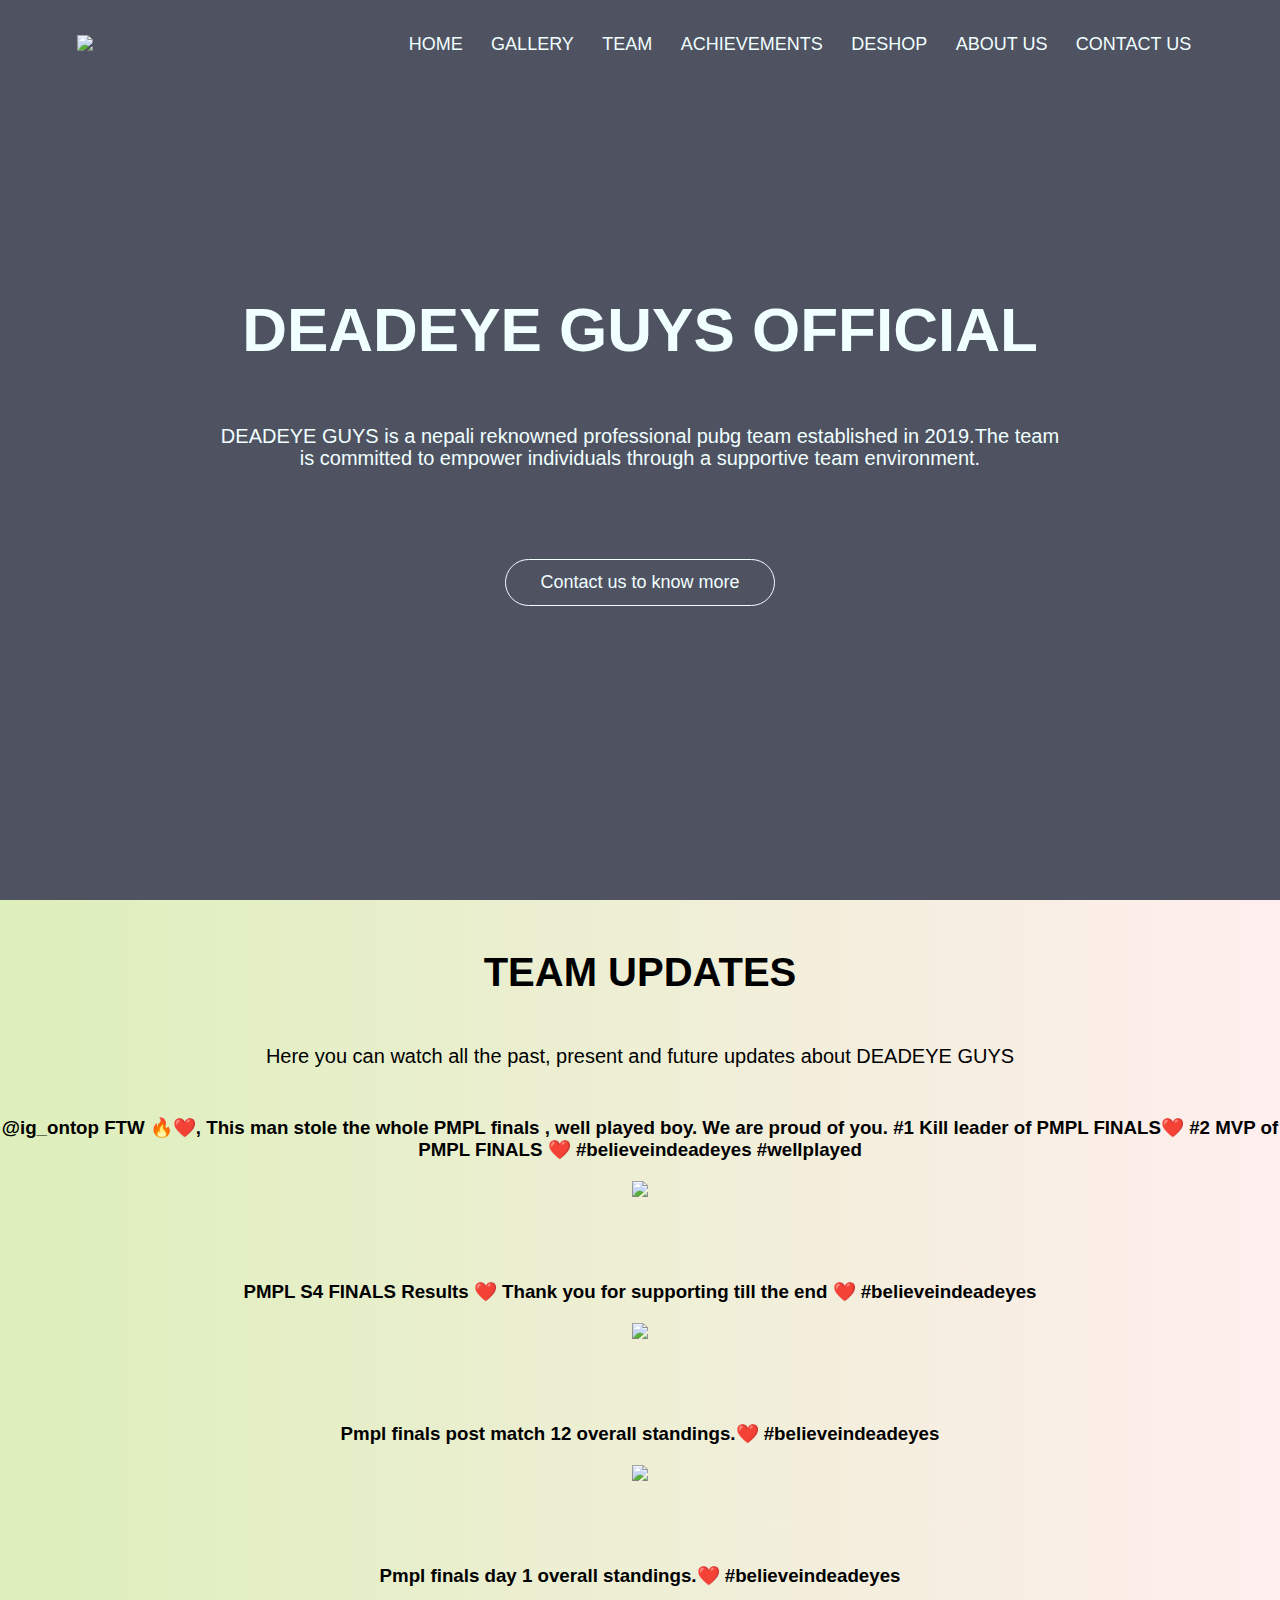
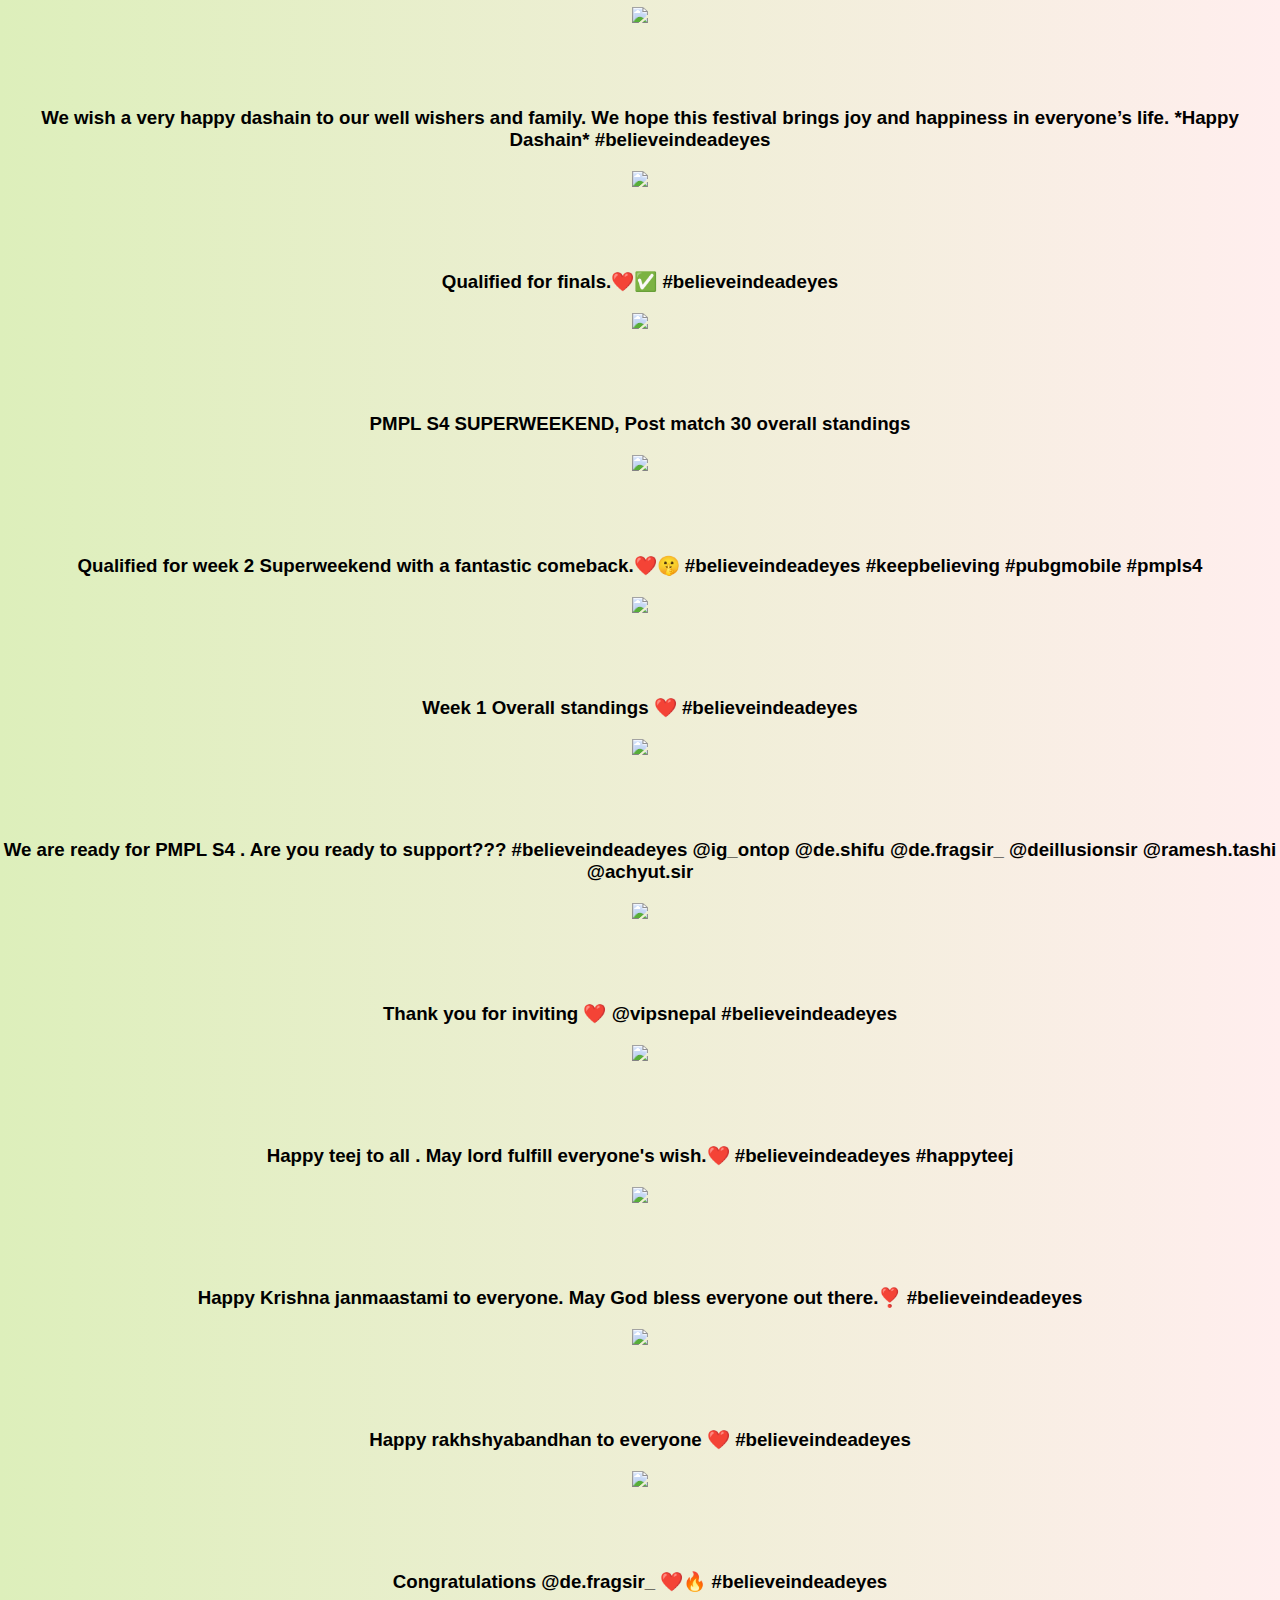
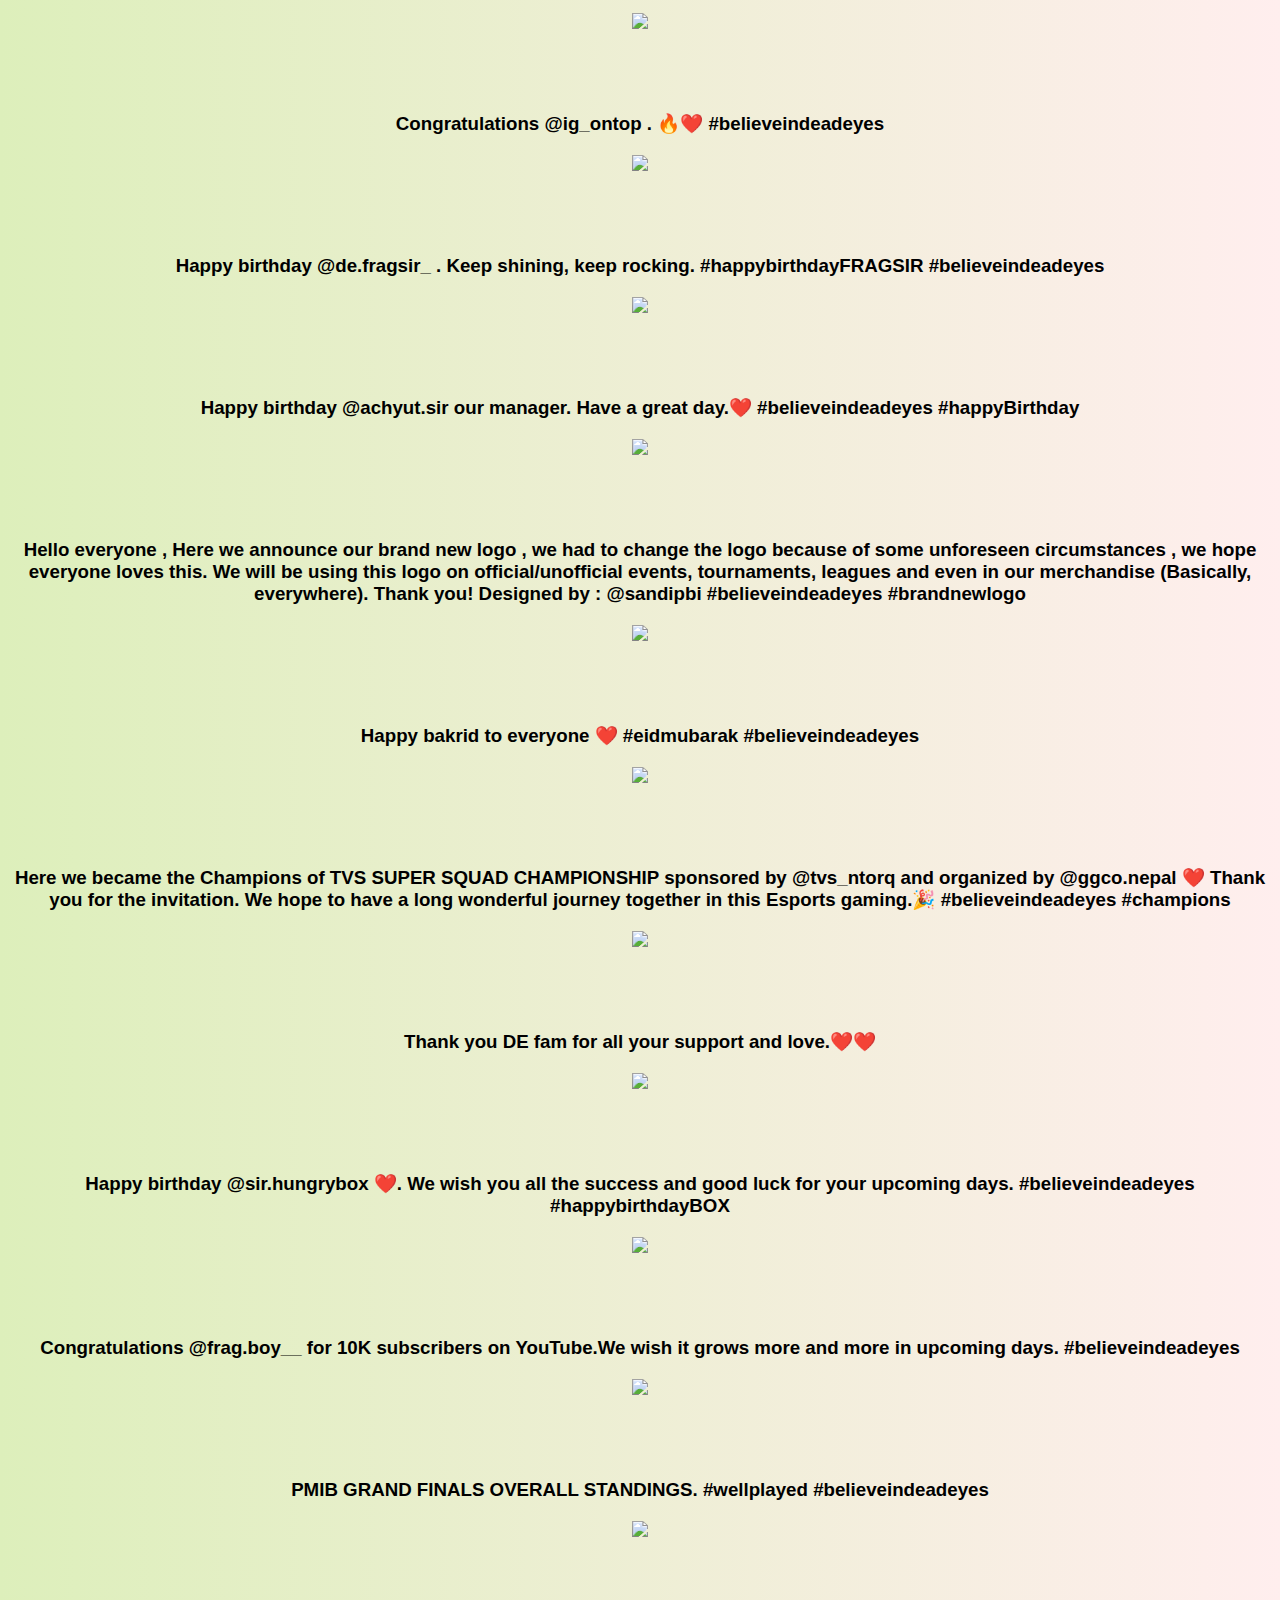
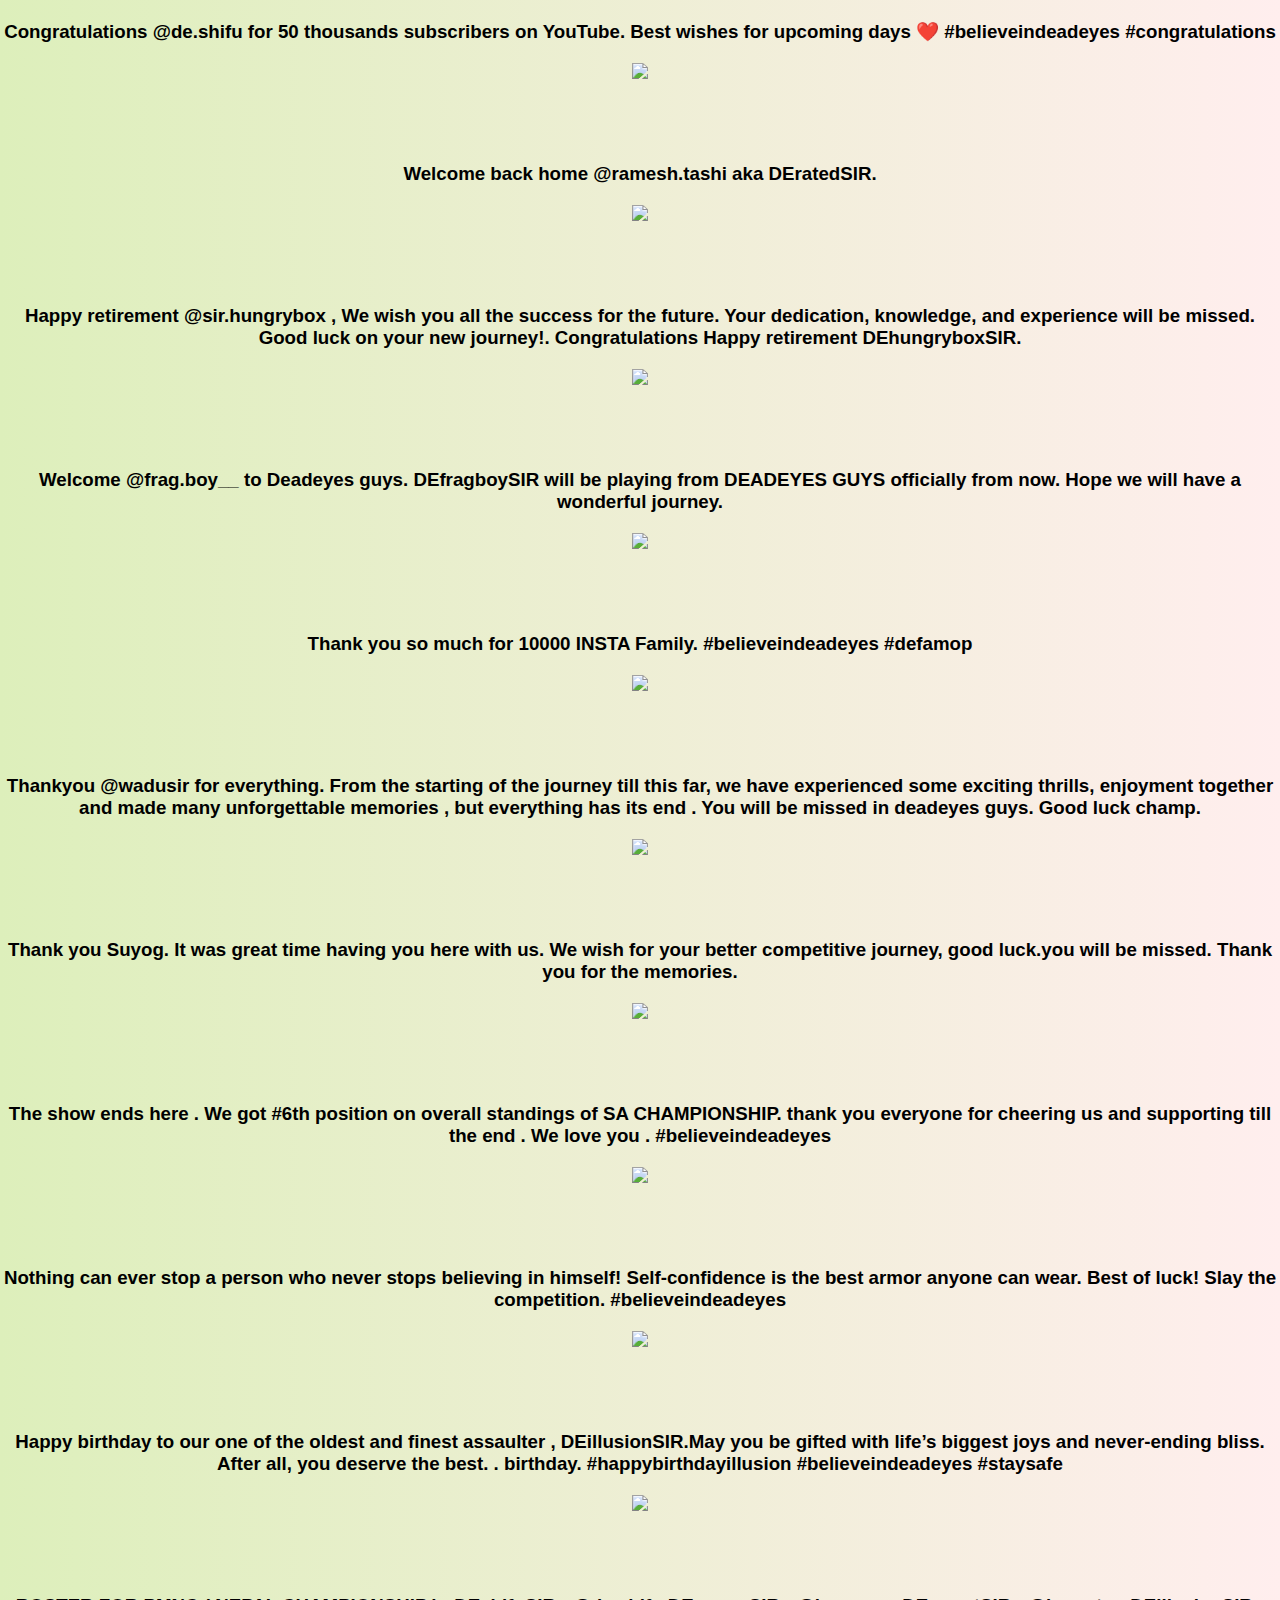
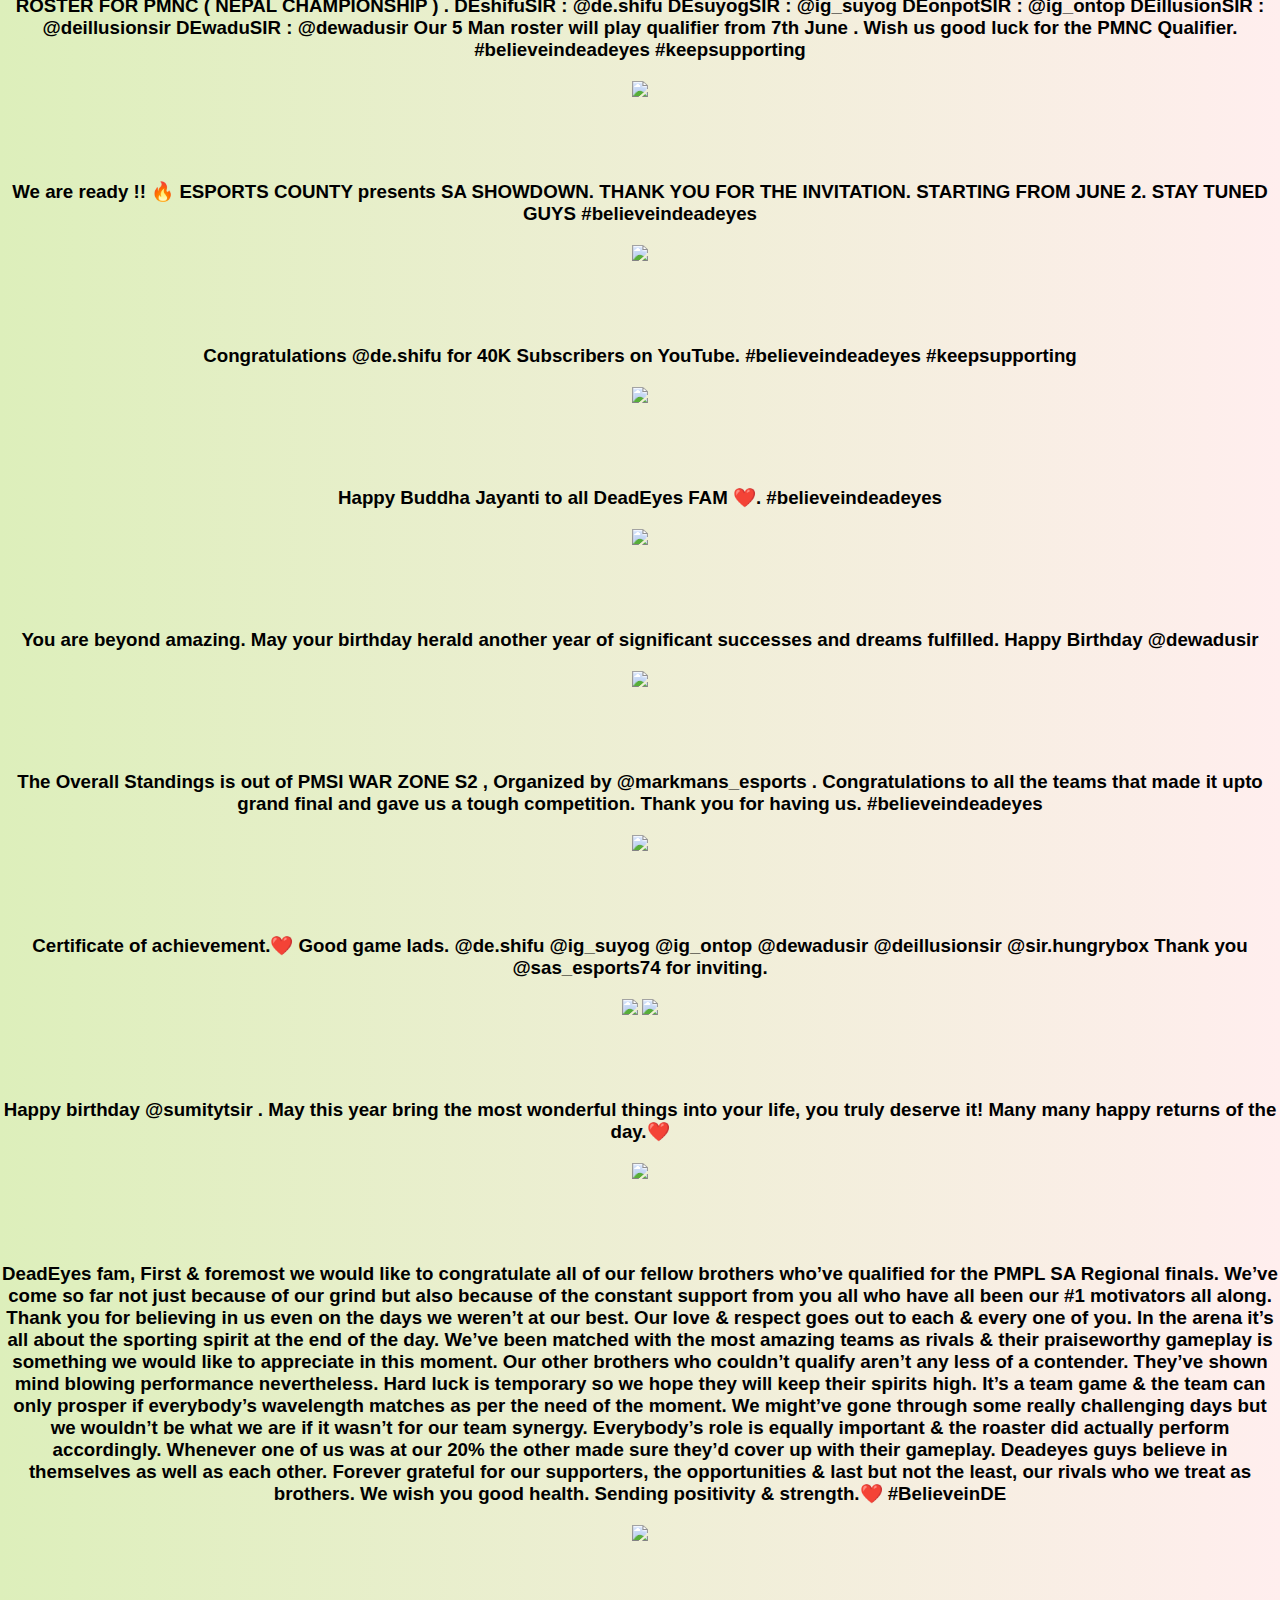
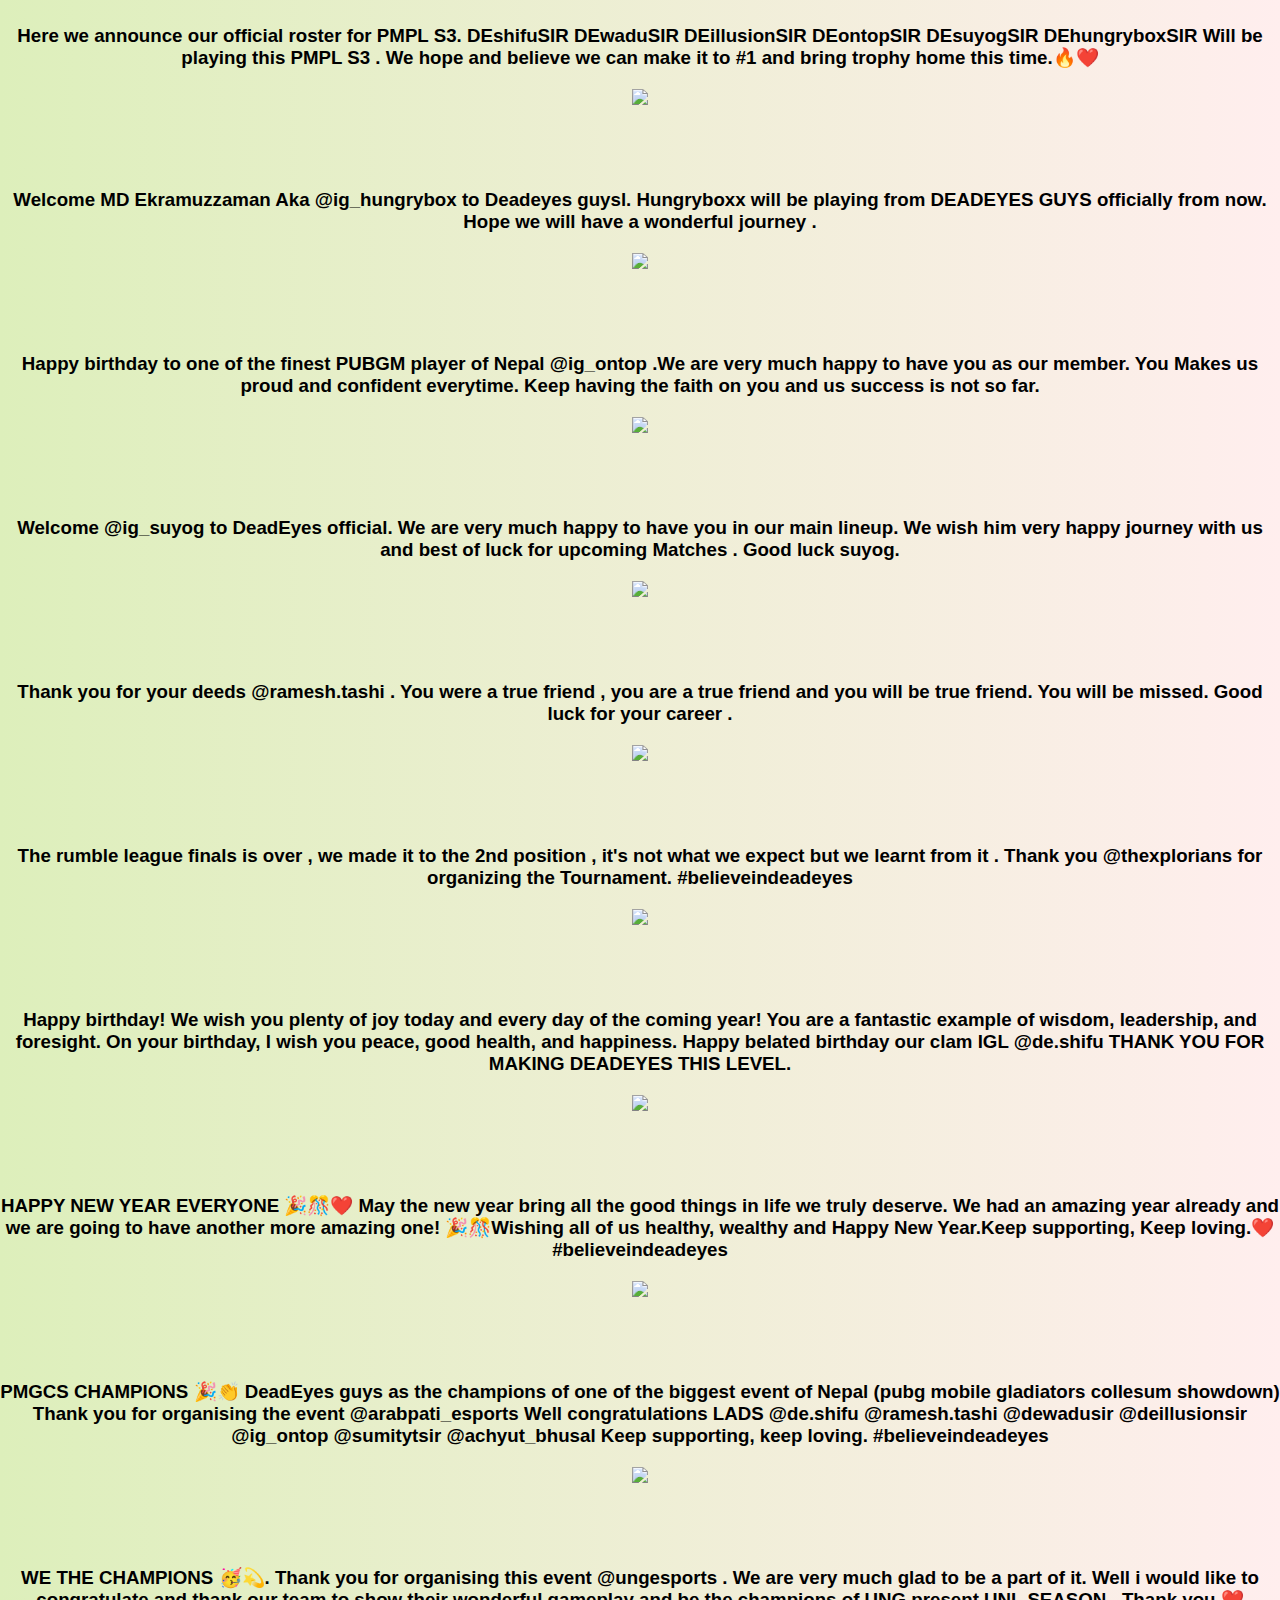
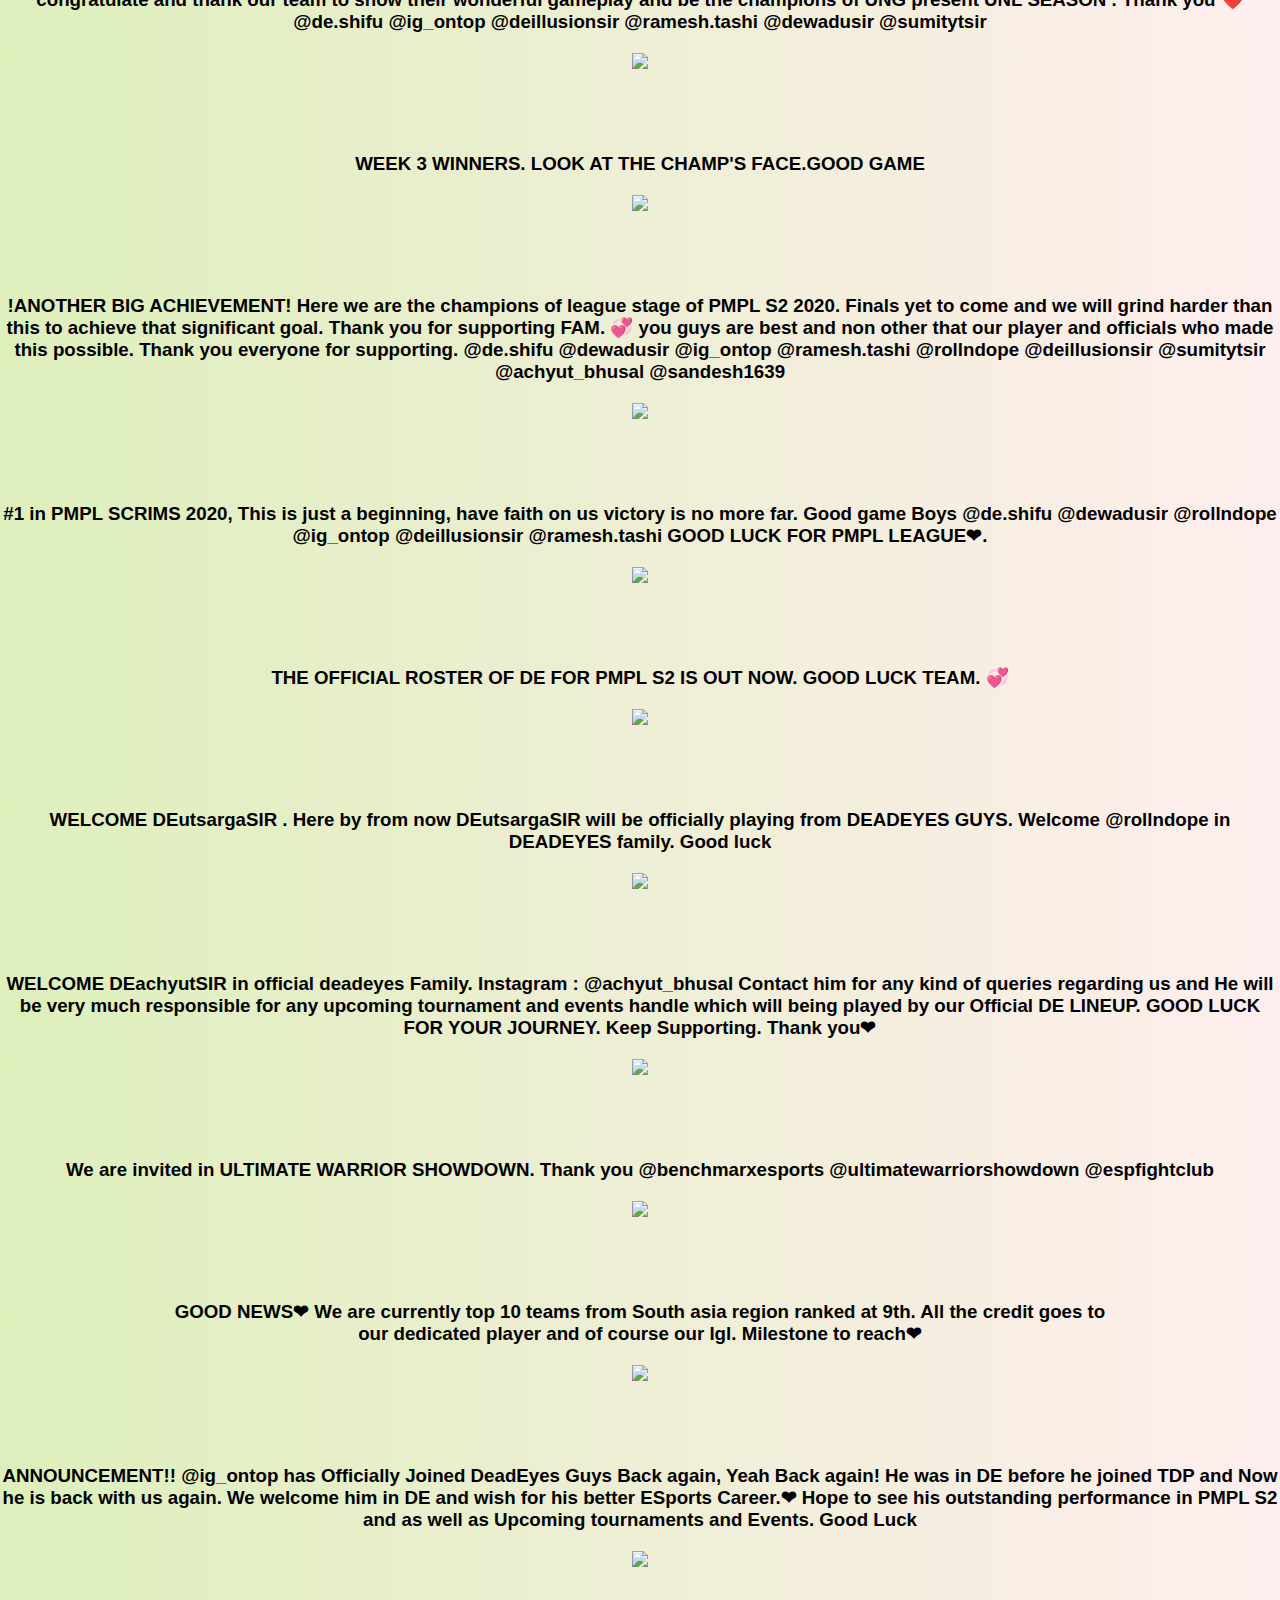
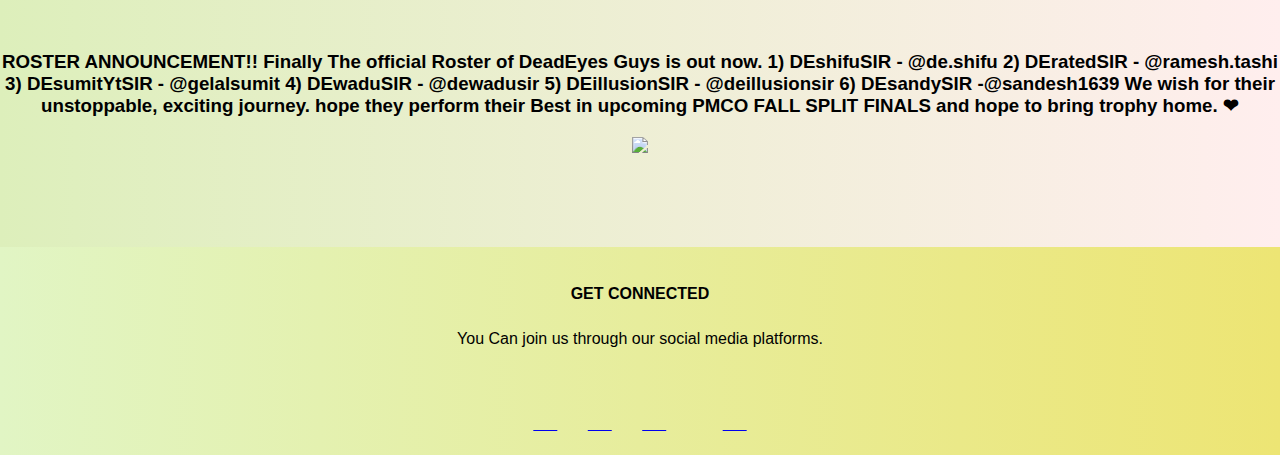
==== index.html @ 50891729 "first commit" ====
<!DOCTYPE HTML>
<html>
<head>
   <meta name="viewport" content="with=device-width, initial-scale=1.0">
<link rel="stylesheet" href="https://cdnjs.cloudflare.com/ajax/libs/font-awesome/4.7.0/css/font-awesome.min.css">
    <link rel="stylesheet" href="https://use.fontawesome.com/releases/v5.7.0/css/all.css" integrity="sha384-lZN37f5QGtY3VHgisS14W3ExzMWZxybE1SJSEsQp9S+oqd12jhcu+A56Ebc1zFSJ" crossorigin="anonymous"> 
<title>DEADEYE GUYS OFFICIAL WEBSITE</title>
<link rel="stylesheet" href="style.css">
<link rel="icon" href="file:///C:/Users/Dell/Desktop/newdelogo.png" type="image/icon type">
</head>
<body>
<section class="header">
<nav>
<a href="bigproject.html" > <img src="file:///C:/Users/Dell/Desktop/newdelogo.png"></a>
<div class="nav-links">
<ul>
<li><a href="index.html">HOME</a></li>
<li><a href="gallery.html.html">GALLERY</a></li>
<li><a href="team.html.html">TEAM</a></li>
<li><a href="achievements.html.html">ACHIEVEMENTS</a></li>
<li><a href="deshop.html.html">DESHOP</a></li>
<li><a href="about.html.html">ABOUT US </a></li>
<li><a href="contact.html.html">CONTACT US</a></li>
</ul>
</div>
</nav>
<div class="text-box">
    <h1>DEADEYE GUYS OFFICIAL</h1>
    <P> DEADEYE GUYS is a nepali reknowned professional pubg team established in 2019.The team <br>is committed to empower individuals through a supportive team environment.</P>
    <a href="contact.html.html" class="hello-btn">Contact us to know more</a>
</div>
</section>
<section class="feed">
    <h1>TEAM UPDATES</h1>
    <P>Here you can watch all the past, present and future updates about DEADEYE GUYS  </P>
    <div class="row">
      <div class="updates">
         <h3> @ig_ontop FTW 🔥❤️, This man stole the whole PMPL finals , well played boy. We are proud of you.

            #1 Kill leader of PMPL FINALS❤️
            #2 MVP of PMPL FINALS ❤️
            
            #believeindeadeyes
            #wellplayed</h3>
         <img src="file:///C:/Users/Dell/Desktop/rtyyt.JPG ">
         </div>
      <div class="updates">
         <h3> PMPL S4 FINALS Results ❤️

            Thank you for supporting till the end ❤️
            #believeindeadeyes</h3>
         <img src="file:///C:/Users/Dell/Desktop/rtg.JPG ">
            </div>
            <div class="updates">
               <h3>Pmpl finals post match 12 overall standings.❤️

                  #believeindeadeyes </h3>
               <img src=" file:///C:/Users/Dell/Desktop/fyji.jpg">
                  </div>
                  <div class="updates">
                     <h3>Pmpl finals day 1 overall standings.❤️

                        #believeindeadeyes </h3>
                     <img src="file:///C:/Users/Dell/Desktop/hgj.jpg ">
                        </div>
      <div class="updates">
         <h3> We wish a very happy dashain to our well wishers and family. We hope this festival brings joy and happiness in everyone’s life. *Happy Dashain*

            #believeindeadeyes</h3>
         <img src=" file:///C:/Users/Dell/Desktop/jhjk.jpg">
            </div>
      <div class="updates">
         <h3>Qualified for finals.❤️✅

            #believeindeadeyes </h3>
         <img src="file:///C:/Users/Dell/Desktop/tduytuj.jpg ">
            </div>
      <div class="updates">
         <h3>PMPL S4 SUPERWEEKEND, Post match 30 overall standings </h3>
         <img src="file:///C:/Users/Dell/Desktop/yudiy.jpg ">
            </div>
      <div class="updates">
         <h3> Qualified for week 2 Superweekend with a fantastic comeback.❤️🤫

            #believeindeadeyes
            #keepbelieving
            #pubgmobile #pmpls4</h3>
         <img src="file:///C:/Users/Dell/Desktop/ugtilo.jpg ">
            </div>
      <div class="updates">
         <h3>Week 1 Overall standings ❤️

            #believeindeadeyes </h3>
         <img src=" file:///C:/Users/Dell/Desktop/tyuyik.jpg">
            </div>
      <div class="updates">
         <h3> We are ready for PMPL S4 . Are you ready to support???

            #believeindeadeyes
            
            @ig_ontop @de.shifu @de.fragsir_ @deillusionsir @ramesh.tashi @achyut.sir</h3>
         <img src="file:///C:/Users/Dell/Desktop/tsu.jpg ">
            </div>
      <div class="updates">
         <h3>Thank you for inviting ❤️ @vipsnepal

            #believeindeadeyes </h3>
         <img src="file:///C:/Users/Dell/Desktop/yhufik.jpg ">
            </div>
      <div class="updates">
         <h3>Happy teej to all . May lord fulfill everyone's wish.❤️

            #believeindeadeyes
            #happyteej </h3>
         <img src="file:///C:/Users/Dell/Desktop/ghk.jpg ">
            </div>
      <div class="updates">
         <h3>Happy Krishna janmaastami to everyone. May God bless everyone out there.❣️

            #believeindeadeyes </h3>
         <img src="file:///C:/Users/Dell/Desktop/yuiui.jpg ">
            </div>
      <div class="updates">
         <h3> Happy rakhshyabandhan to everyone ❤️

            #believeindeadeyes</h3>
         <img src="file:///C:/Users/Dell/Desktop/hiopio].jpg ">
            </div>
      <div class="updates">
         <h3> Congratulations @de.fragsir_ ❤️🔥

            #believeindeadeyes</h3>
         <img src="file:///C:/Users/Dell/Desktop/uio.jpg ">
            </div>
      <div class="updates">
         <h3>Congratulations @ig_ontop . 🔥❤️

            #believeindeadeyes
 </h3>
         <img src=" file:///C:/Users/Dell/Desktop/tio.jpg">
            </div>
      <div class="updates">
         <h3> Happy birthday @de.fragsir_ . Keep shining, keep rocking.

            #happybirthdayFRAGSIR
            #believeindeadeyes</h3>
         <img src=" file:///C:/Users/Dell/Desktop/ihop.jpg">
            </div>
      <div class="updates">
         <h3> Happy birthday @achyut.sir our manager. Have a great day.❤️

            #believeindeadeyes
            #happyBirthday</h3>
         <img src="file:///C:/Users/Dell/Desktop/yui.jpg ">
            </div>
      <div class="updates">
         <h3>Hello everyone ,
            Here we announce our brand new logo , we had to change the logo because of some unforeseen circumstances , we hope everyone loves this. We will be using this logo on official/unofficial events, tournaments, leagues and even in our merchandise (Basically, everywhere). Thank you!
            
            Designed by : @sandipbi
            
            #believeindeadeyes
            #brandnewlogo </h3>
         <img src="file:///C:/Users/Dell/Desktop/de.jpg ">
            </div>
      <div class="updates">
         <h3>Happy bakrid to everyone ❤️

            #eidmubarak
            #believeindeadeyes </h3>
         <img src="file:///C:/Users/Dell/Desktop/hyi.jpg ">
            </div>
      <div class="updates">
         <h3> Here we became the Champions of TVS SUPER SQUAD CHAMPIONSHIP sponsored by @tvs_ntorq and organized by @ggco.nepal ❤️

            Thank you for the invitation. We hope to have a long wonderful journey together in this Esports gaming.🎉
            
            #believeindeadeyes
            #champions</h3>
         <img src="file:///C:/Users/Dell/Desktop/y6uyuy.jpg ">
            </div>
      <div class="updates">
         <h3>Thank you DE fam for all your support and love.❤️❤️</h3>
         <img src="file:///C:/Users/Dell/Desktop/tyuiuu.jpg ">
            </div>
      <div class="updates">
         <h3> Happy birthday @sir.hungrybox ❤️. We wish you all the success and good luck for your upcoming days.

            #believeindeadeyes
            #happybirthdayBOX</h3>
         <img src="file:///C:/Users/Dell/Desktop/uytu.jpg ">
            </div>
      <div class="updates">
         <h3>Congratulations @frag.boy__ for 10K subscribers on YouTube.We wish it grows more and more in upcoming days.

            #believeindeadeyes </h3>
         <img src="file:///C:/Users/Dell/Desktop/hyoiu.jpg ">
            </div>
      <div class="updates">
         <h3>PMIB GRAND FINALS OVERALL STANDINGS.

            #wellplayed
            #believeindeadeyes </h3>
         <img src="file:///C:/Users/Dell/Desktop/yuio.jpg ">
            </div>
      <div class="updates">
         <h3>Congratulations @de.shifu for 50 thousands subscribers on YouTube. Best wishes for upcoming days ❤️

            #believeindeadeyes
            #congratulations </h3>
         <img src="file:///C:/Users/Dell/Desktop/ijop.jpg ">
            </div>
   <div class="updates">
      <h3>Welcome back home @ramesh.tashi aka DEratedSIR. </h3>
   <img src="file:///C:/Users/Dell/Desktop/scotland.jpg.jpg">
</div>

     
   <div class="updates">
      <h3> Happy retirement @sir.hungrybox , We wish you all the success for the future. Your dedication, knowledge, and experience will be missed. Good luck on your new journey!.
         Congratulations
         Happy retirement DEhungryboxSIR.
      </h3>
    <img src="  file:///C:/Users/Dell/Desktop/hacker.jpg.jpg">
  </div>
    <div class="updates">
       <h3>Welcome @frag.boy__ to Deadeyes guys. DEfragboySIR will be playing from DEADEYES GUYS officially from now. Hope we will have a wonderful journey.
      </h3>
        <img src="file:///C:/Users/Dell/Desktop/frag.jpg.jpg">
    </div>
    <div class="updates">
      <h3> Thank you so much for 10000 INSTA Family.

         #believeindeadeyes
         #defamop</h3>
      <img src="file:///C:/Users/Dell/Desktop/10k.JPG">
         </div>
        <div class="updates">
           <h3>
            Thankyou @wadusir for everything. From the starting of the journey till this far, we have experienced some exciting thrills, enjoyment together and made many unforgettable memories , but everything has its end . You will be missed in deadeyes guys. Good luck champ.
           </h3>
            <img src="file:///C:/Users/Dell/Desktop/sakira.jpg.jpg"> 
         </div>
            <div class="updates">
               <h3>
                  Thank you Suyog. It was great time having you here with us. We wish for your better competitive journey, good luck.you will be missed. Thank you for the memories.
               </h3>
                <img src=" file:///C:/Users/Dell/Desktop/tq%20suyogh.jpg  ">
            </div>
            <div class="updates">
               <h3> The show ends here . We got #6th position on overall standings of SA CHAMPIONSHIP. thank you everyone for cheering us and supporting till the end . We love you .

                  #believeindeadeyes</h3>
               <img src="file:///C:/Users/Dell/Desktop/yoip.jpg ">
                  </div>
            <div class="updates">
               <h3> Nothing can ever stop a person who never stops believing in himself! Self-confidence is the best armor anyone can wear. Best of luck! Slay the competition.

                  #believeindeadeyes</h3>
               <img src="file:///C:/Users/Dell/Desktop/ioik.jpg ">
                  </div>
            <div class="updates">
               <h3>Happy birthday to our one of the oldest and finest assaulter , DEillusionSIR.May you be gifted with life’s biggest joys and never-ending bliss. After all, you deserve the best. . birthday.

                  #happybirthdayillusion
                  #believeindeadeyes
                  #staysafe </h3>
               <img src=" file:///C:/Users/Dell/Desktop/jkghjl.jpg">
                  </div>
            <div class="updates">
               <h3>ROSTER FOR PMNC ( NEPAL CHAMPIONSHIP ) .

                  DEshifuSIR : @de.shifu
                  DEsuyogSIR : @ig_suyog
                  DEonpotSIR : @ig_ontop
                  DEillusionSIR : @deillusionsir
                  DEwaduSIR : @dewadusir
                  
                  Our 5 Man roster will play qualifier from 7th June . Wish us good luck for the PMNC Qualifier.
                  
                  #believeindeadeyes
                  #keepsupporting </h3>
               <img src=" file:///C:/Users/Dell/Desktop/y6ujy.jpg">
                  </div>
            <div class="updates">
               <h3>We are ready !! 🔥

                  ESPORTS COUNTY presents SA SHOWDOWN. THANK YOU FOR THE INVITATION. STARTING FROM JUNE 2. STAY TUNED GUYS
                  
                  #believeindeadeyes</h3>
               <img src="file:///C:/Users/Dell/Desktop/iuop.jpg ">
                  </div>
            <div class="updates">
               <h3>Congratulations @de.shifu for 40K Subscribers on YouTube.

                  #believeindeadeyes
                  #keepsupporting </h3>
               <img src="file:///C:/Users/Dell/Desktop/gyiuol.jpg ">
                  </div>
            <div class="updates">
               <h3> Happy Buddha Jayanti to all DeadEyes FAM ❤️.

                  #believeindeadeyes</h3>
               <img src="file:///C:/Users/Dell/Desktop/ouio.jpg ">
                  </div>
            <div class="updates">
               <h3>You are beyond amazing. May your birthday herald another year of significant successes and dreams fulfilled. Happy Birthday @dewadusir </h3>
               <img src=" file:///C:/Users/Dell/Desktop/uyiu.jpg">
                  </div>
            <div class="updates">
               <h3>
                  The Overall Standings is out of PMSI WAR ZONE S2 , Organized by @markmans_esports . Congratulations to all the teams that made it upto grand final and gave us a tough competition.
                  
                  Thank you for having us.
                  
                  #believeindeadeyes </h3>
               <img src="file:///C:/Users/Dell/Desktop/tyhj.jpg ">
                  </div>
            <div class="updates">
               <h3> Certificate of achievement.❤️

                  Good game lads.
                  
                  @de.shifu
                  @ig_suyog
                  @ig_ontop
                  @dewadusir
                  @deillusionsir
                  @sir.hungrybox
                  
                  Thank you @sas_esports74 for inviting.</h3>
               <img src="file:///C:/Users/Dell/Desktop/rty.jpg ">
               <img src="file:///C:/Users/Dell/Desktop/uyk.jpg">
                  </div>
            <div class="updates">
               <h3>Happy birthday @sumitytsir . May this year bring the most wonderful things into your life, you truly deserve it! Many many happy returns of the day.❤️ </h3>
                  <img src="file:///C:/Users/Dell/Desktop/u7ytu.jpg ">
                  </div>
            <div class="updates">
               <h3>DeadEyes fam,
                  First & foremost we would like to congratulate all of our fellow brothers who’ve qualified for the PMPL SA Regional finals.
                  We’ve come so far not just because of our grind but also because of the constant support from you all who have all been our #1 motivators all along. Thank you for believing in us even on the days we weren’t at our best. Our love & respect goes out to each & every one of you.
                  In the arena it’s all about the sporting spirit at the end of the day. We’ve been matched with the most amazing teams as rivals & their praiseworthy gameplay is something we would like to appreciate in this moment. Our other brothers who couldn’t qualify aren’t any less of a contender. They’ve shown mind blowing performance nevertheless. Hard luck is temporary so we hope they will keep their spirits high.
                  It’s a team game & the team can only prosper if everybody’s wavelength matches as per the need of the moment. We might’ve gone through some really challenging days but we wouldn’t be what we are if it wasn’t for our team synergy. Everybody’s role is equally important & the roaster did actually perform accordingly. Whenever one of us was at our 20% the other made sure they’d cover up with their gameplay. Deadeyes guys believe in themselves as well as each other.
                  Forever grateful for our supporters, the opportunities & last but not the least, our rivals who we treat as brothers.
                  We wish you good health. Sending positivity & strength.❤️
                  
                  #BelieveinDE </h3>
                  <img src="file:///C:/Users/Dell/Desktop/udy.jpg ">
                  </div>
            <div class="updates">
               <h3> Here we announce our official roster for PMPL S3.

                  DEshifuSIR
                  DEwaduSIR
                  DEillusionSIR
                  DEontopSIR
                  DEsuyogSIR
                  DEhungryboxSIR
                  
                  Will be playing this PMPL S3 . We hope and believe we can make it to #1 and bring trophy home this time.🔥❤️</h3>
                  <img src="file:///C:/Users/Dell/Desktop/uigo.jpg ">
                  </div>
                <div class="updates">
                   <h3> Welcome MD Ekramuzzaman Aka @ig_hungrybox to Deadeyes guysl. Hungryboxx will be playing from DEADEYES GUYS officially from now. Hope we will have a wonderful journey .
                  </h3>
                    <img src="file:///C:/Users/Dell/Desktop/hung.PNG">   
               </div>
               <div class="updates">
                  <h3>Happy birthday to one of the finest PUBGM player of Nepal @ig_ontop .We are very much happy to have you as our member. You Makes us proud and confident everytime. Keep having the faith on you and us success is not so far. </h3>
                     <img src="file:///C:/Users/Dell/Desktop/tyuyi.jpg ">
                     </div>
                    <div class="updates">
                       <h3> Welcome @ig_suyog to DeadEyes official. We are very much happy to have you in our main lineup.
                        We wish him very happy journey with us and best of luck for upcoming Matches . Good luck suyog.
                        </h3>
                        <img src="file:///C:/Users/Dell/Desktop/suyog.jpg.jpg">
                     </div>
                    <div class="updates">
                       <h3>Thank you for your deeds @ramesh.tashi . You were a true friend , you are a true friend and you will be true friend. You will be missed. Good luck for your career . </h3>
                        <img src=" file:///C:/Users/Dell/Desktop/meghee.jpg.jpg  ">
                    </div>
                    <div class="updates">
                     <h3>The rumble league finals is over , we made it to the 2nd position , it's not what we expect but we learnt from it .

                        Thank you @thexplorians for organizing the Tournament.
                        
                        #believeindeadeyes </h3>
                        <img src=" file:///C:/Users/Dell/Desktop/tryt.jpg">
                        </div>
                    <div class="updates">
                     <h3>Happy birthday! We wish you plenty of joy today and every day of the coming year! You are a fantastic example of wisdom, leadership, and foresight. On your birthday, I wish you peace, good health, and happiness.

                        Happy belated birthday our clam IGL @de.shifu
                        
                        THANK YOU FOR MAKING DEADEYES THIS LEVEL. </h3>
                        <img src="file:///C:/Users/Dell/Desktop/yio.jpg ">
                        </div>
                        <div class="updates">
                           <h3>HAPPY NEW YEAR EVERYONE 🎉🎊❤️

                              May the new year bring all the good things in life we truly deserve. We had an amazing year already and we are going to have another more amazing one! 🎉🎊Wishing all of us healthy, wealthy and Happy New Year.Keep supporting, Keep loving.❤️

                              #believeindeadeyes </h3>
                              <img src="file:///C:/Users/Dell/Desktop/ytuy.jpg ">
                              </div>
                    <div class="updates">
                     <h3>PMGCS CHAMPIONS 🎉👏

                        DeadEyes guys as the champions of one of the biggest event of Nepal (pubg mobile gladiators collesum showdown)
                        
                        Thank you for organising the event @arabpati_esports
                        
                        Well congratulations LADS
                        
                        @de.shifu
                        @ramesh.tashi
                        @dewadusir
                        @deillusionsir
                        @ig_ontop
                        @sumitytsir
                        @achyut_bhusal
                        
                        Keep supporting, keep loving.
                        #believeindeadeyes </h3>
                        <img src=" file:///C:/Users/Dell/Desktop/6yuy.jpg">
                        </div>
                    <div class="updates">
                     <h3>
                        WE THE CHAMPIONS 🥳💫.
                        
                        Thank you for organising this event @ungesports . We are very much glad to be a part of it. Well i would like to congratulate and thank our team to show their wonderful gameplay and be the champions of UNG present UNL SEASON .
                        
                        Thank you ❤️
                        
                        @de.shifu
                        @ig_ontop
                        @deillusionsir
                        @ramesh.tashi
                        @dewadusir
                        @sumitytsir </h3>
                        <img src="file:///C:/Users/Dell/Desktop/fghh.JPG ">
                        </div>
                    <div class="updates">
                     <h3> 
                        WEEK 3 WINNERS.
                        
                        LOOK AT THE CHAMP'S FACE.GOOD GAME</h3>
                        <img src="file:///C:/Users/Dell/Desktop/rtyu.jpg ">
                        </div>
                    <div class="updates">
                     <h3>
                        !ANOTHER BIG ACHIEVEMENT!
                        
                        Here we are the champions of league stage of PMPL S2 2020. Finals yet to come and we will grind harder than this to achieve that significant goal. Thank you for supporting FAM. 💞 you guys are best and non other that our player and officials who made this possible. Thank you everyone for supporting.
                        
                        @de.shifu
                        @dewadusir
                        @ig_ontop
                        @ramesh.tashi
                        @rollndope
                        @deillusionsir
                        @sumitytsir
                        @achyut_bhusal
                        @sandesh1639 </h3>
                        <img src="file:///C:/Users/Dell/Desktop/r5ty.jpg ">
                        </div>
                    <div class="updates">
                     <h3>
                        #1 in PMPL SCRIMS 2020, This is just a beginning, have faith on us victory is no more far.
                        
                        Good game Boys
                        
                        @de.shifu
                        @dewadusir
                        @rollndope
                        @ig_ontop
                        @deillusionsir
                        @ramesh.tashi
                        
                        GOOD LUCK FOR PMPL LEAGUE❤. </h3>
                        <img src="file:///C:/Users/Dell/Desktop/6t7uy.jpg">
                        </div>
                    <div class="updates">
                       <h3>
                        THE OFFICIAL ROSTER OF DE FOR PMPL S2 IS OUT NOW.
                        
                        GOOD LUCK TEAM. 💞</h3>
                       <img src="file:///C:/Users/Dell/Desktop/6tyu.jpg ">
                    </div>
                    <div class="updates">
                       <h3> WELCOME DEutsargaSIR .
                        Here by from now DEutsargaSIR will be officially playing from DEADEYES GUYS. Welcome @rollndope in DEADEYES family. 
                        Good luck </h3>
                        <img src=" file:///C:/Users/Dell/Desktop/wc%20uttu.jpg  ">
                       </div>
                    <div class="updates">
                       <h3>WELCOME DEachyutSIR in official deadeyes Family.
                        Instagram : @achyut_bhusal                        
                        Contact him for any kind of queries regarding us and He will be very much responsible for any upcoming tournament and events handle which will being played by our Official DE LINEUP.                      
                        GOOD LUCK FOR YOUR JOURNEY.
                        Keep Supporting. Thank you❤</h3>
                        <img src="  file:///C:/Users/Dell/Desktop/wc%20mana.jpg ">
                        </div>
                        <div class="updates">
                           <h3>
                             
                              We are invited in ULTIMATE WARRIOR SHOWDOWN. Thank you
                              @benchmarxesports
                              @ultimatewarriorshowdown
                              @espfightclub</h3>
                        <img src=" file:///C:/Users/Dell/Desktop/yuoi.jpg">
                        </div>
                        <div class="updates">
                           <h3>GOOD NEWS❤

                              We are currently top 10 teams from South asia region ranked at 9th. All the credit goes to<br> our dedicated player and of course our Igl. Milestone to reach❤ </h3>
                        <img src="file:///C:/Users/Dell/Desktop/yhjf.jpg ">
                        </div>
                        <div class="updates">
                           <h3>ANNOUNCEMENT!!
                              @ig_ontop has Officially Joined DeadEyes Guys Back again, Yeah Back again! He was in DE before he joined TDP and Now he is back with us again.     
                              We welcome him in DE and wish for his better ESports Career.❤
                              Hope to see his outstanding performance in PMPL S2 and as well as Upcoming tournaments and Events. Good Luck</h3>
                           <img src="  file:///C:/Users/Dell/Desktop/wc%20momo.jpg ">
                           </div>
                           <div class="updates">
                              <h3>ROSTER ANNOUNCEMENT!!

                                 Finally The official Roster of DeadEyes Guys is out now.
                                 
                                 1) DEshifuSIR - @de.shifu
                                 2) DEratedSIR - @ramesh.tashi
                                 3) DEsumitYtSIR - @gelalsumit
                                 4) DEwaduSIR - @dewadusir
                                 5) DEillusionSIR - @deillusionsir
                                 6) DEsandySIR -@sandesh1639
                                 
                                 We wish for their unstoppable, exciting journey. hope they perform their Best in upcoming PMCO FALL SPLIT FINALS and hope to bring trophy home. ❤ </h3>
                              <img src="file:///C:/Users/Dell/Desktop/dsf.jpg">
                           </div>
    </div>
</section>
<section class="footer">
   <h4>GET CONNECTED</h4>
   <p style="font-size:100%">You Can join us through our social media platforms.</p>
   <div class="icons">
      <a href="https://www.facebook.com/Deadeyesofficials" target="_blank" rel="noopener noreferrer"> <i class="fab fa-facebook fa-2x"></i></a>
     <a href="https://www.instagram.com/deadeyes_officials/" target="_blank" rel="noopener noreferrer"><i class="fab fa-instagram fa-2x"></i></a>
     <a href="https://www.youtube.com/channel/UC2g1awBuGlmoKk71y6vSvHw" target="_blank" rel="noopener noreferrer"><i class="fab fa-youtube fa-2x"></i></a>
     <a href="https://discord.com/channels/737579042030616607/737579042030616610" target="_blank" rel="noopener noreferrer"><i class="fab fa-discord fa-2x"></i></a>
     <a href="mailto:albert.pangmi1@gmail.com" target="_blank" rel="noopener noreferrer"><i class="fas fa-envelope fa-2x" ></i></a>

    
     </div>
</section>
</body>
</html>
---- style.css ----
<style type="text/css">
:root{
 
  }
*{
  padding:0;
  margin:0;
font-family: " Times New Roman" , sans-serif;
}
.header{
 min-height: 100vh;
   width:100%;
   background-image: linear-gradient(rgba(4,9,30,0.7),rgba(4,9,30,0.7)),url(file:///C:/Users/Dell/Desktop/pic1.jpg);
  background-position: center;
  background-size: cover;
  position:relative;
}
nav{
  display: flex;
  padding: 2% 6%;
  justify-content: space-between;
  align-items: center;
}
nav img{
  width: 150px;
}
.nav-links ul li{
  list-style:none;
  display: inline-block;
  padding: 8px 12px;
  position:relative;
}
.nav-links ul li a{
    color:	#f0ffff;
    text-decoration:none;
font-size: 18px;
}
.nav-links ul li::after{
 content:'';
 width: 0%;
 height:2px;
 background:	#e65245;
 display: block;
 margin:auto;
 transition:0.5s;
}
.nav-links ul li:hover::after{
  width:100%;
}
.text-box{
 width:90%;
 color:#f0ffff;
position:absolute;
top:50%;
left:50%;
transform: translate(-50%, -50%);
text-align:center;
}
.text-box h1{
 font-size: 62px;
}
.text-box p{
  margin:10px 0px 40px;
  font-size: 20px;
  color:#f0ffff;
}
.hello-btn{
    display: inline-block;
    text-decoration: none;
    color:#f0ffff;
    border: 1px solid #f0ffff;
    border-radius: 35px;
    padding:12px 34px;
    font-size: 18px;
    background: transparent;
    position: relative;
   cursor: pointer;
}
.hello-btn:hover{
  border:1px solid 	#e65245;
  background: 		#e65245;
  transition: 1s;
}
.feed{
  background: #FFEEEE; 
background: -webkit-linear-gradient(to right, #DDEFBB, #FFEEEE);  
background: linear-gradient(to right, #DDEFBB, #FFEEEE); 
  
  
  

  width:100%;
  margin:auto;
  padding-top:50px;
  text-align: center;
  padding-bottom:10px;
}
h1{
  font-size:40px;
  font-weight: 600;
  padding-bottom: 50px;
}
P{
  font-size: 20px;
  font-weight:300;
  line-height: 22px;
  padding-bottom:50px;
}
.updates{
 flex-basis: 32px;
border-radius: 10px;
margin-bottom:30px;
position:relative;
overflow: hidden;

} 
.updates img{
  width:80%;
  padding-bottom: 50px;
 
}
.updates h3{
  padding-bottom: 20px;
}
.footer{
  margin:auto;
  width:100%;
  text-align:center;
  padding: 18px 0;
  background: #EDE574;  
  background: -webkit-linear-gradient(to right, #E1F5C4, #EDE574); 
  background: linear-gradient(to right, #E1F5C4, #EDE574);
  

}
.footer h4{
  margin-bottom:  25px;
  margin-top: 20px;
  font-weight:600;
}
.icons i{
  
  color: #00cdac;
  margin: 13px;
  cursor:pointer;
 
  width:35px;
  height:85px;
}
.icons i:hover{
  transform:scale(1.5);
}
.icons i:active{
  transform:scale(0.9);
}
.team-header{
  height:60vh;
  width:100%;
  background-image:  linear-gradient(rgba(4,9,30,0.7),rgba(4,9,30,0.7)),url(file:///C:/Users/Dell/Desktop/team.jpg);
  background-size:cover;
  background-position: center;
  text-align:center;
  color:#f0ffff;
  font-size:40px;
}
.team-header h1{
  padding-top:85px;
}
.table{
  padding-bottom:30px;
  background: #FFEEEE; 
  background: -webkit-linear-gradient(to right, #DDEFBB, #FFEEEE);  
  background: linear-gradient(to right, #DDEFBB, #FFEEEE); 
    
  text-align:center;
  font-size:30px;
}
.table h2{
  padding-top:50px;
}
.roaster{
 justify-content:center;
 min-height:50vh;
 border-collapse:collapse;
  margin:85px 210px;
  font-size:20px;
  min-width:70%;
  border-radius: 5px 5px 0 0;
 overflow:hidden; 
 box-shadow:0 0 20px rgba(0,0,0,0.15);
}
.roaster thead tr{
  background-color:#e65245;
  color:#f0ffff;
  text-align:center;
  font-weigth:bold;
}
.roaster thead th,
.roaster thead td{
padding: 20px 25px;
}
.roaster tbody tr:nth-of-type(even){
  background-color: #0ed2f7 ; 
  }
.roaster tbody tr:nth-of-type(odd){
  background-color:  #ffdde1 ; 
}
.roaster tbody tr:last-of-type {
  border-bottom: 5px solid #e65245;
}
.former{
  padding-bottom:30px;
  background: #FFEEEE; 
background: -webkit-linear-gradient(to right, #DDEFBB, #FFEEEE);  
background: linear-gradient(to right, #DDEFBB, #FFEEEE); 
  
  text-align:center;
  font-size:30px;
}
.former h2{
  padding-top:50px;
}
.player{
 justify-content:center;
 min-height:50vh;
  border-collapse:collapse;
  margin:25px 150px;
  font-size:20px;
  min-width:80%;
  border-radius: 5px 5px 0 0;
 overflow:hidden; 
 box-shadow:0 0 20px rgba(0,0,0,0.15);
}
.player thead tr{
  background-color:#e65245;
  color:#f0ffff;
  text-align:center;
  font-weigth:bold;
}
.player thead th,
.player thead td{
padding: 20px 25px;
}
.player tbody tr:nth-of-type(even){
  background-color:  #0ed2f7;
}
.player tbody tr:nth-of-type(odd){
  background-color:  #ffdde1 ; 
}
.player tbody tr:last-of-type {
  border-bottom: 5px solid #e65245;
}
.manager{
  padding-bottom:30px;
  background: #FFEEEE; 
background: -webkit-linear-gradient(to right, #DDEFBB, #FFEEEE);  
background: linear-gradient(to right, #DDEFBB, #FFEEEE); 
  
  text-align:center;
  font-size:30px;
}
.manager h2{
  padding-top:50px;
}
.manage{
 justify-content:center;
 min-height:20vh;
  border-collapse:collapse;
  margin:85px 210px;
  font-size:20px;
  min-width:70%;
  border-radius: 5px 5px 0 0;
 overflow:hidden; 
 box-shadow:0 0 20px rgba(0,0,0,0.15);
}
.manage thead tr{
  background-color:#e65245;
  color:#f0ffff;
  text-align:center;
  font-weigth:bold;
}
.manage thead th,
.manage thead td{
padding: 20px 25px;
}
.manage tbody tr:nth-of-type(even){
  background-color:  #0ed2f7;
}
.manage tbody tr:nth-of-type(odd){
  background-color:  #ffdde1 ; 
}
.manage tbody tr:last-of-type {
  border-bottom: 5px solid #e65245;
 
}
.content{
  padding-bottom:30px;
  background: #FFEEEE; 
  background: -webkit-linear-gradient(to right, #DDEFBB, #FFEEEE);  
  background: linear-gradient(to right, #DDEFBB, #FFEEEE); 
    
  text-align:center;
  font-size:30px;
}
.content h2{
  padding-top:50px;
}
.creator{
 justify-content:center;
 min-height:30vh;
  border-collapse:collapse;
  margin:85px 210px;
  font-size:20px;
  min-width:70%;
  border-radius: 5px 5px 0 0;
 overflow:hidden; 
 box-shadow:0 0 20px rgba(0,0,0,0.15);
}
.creator thead tr{
  background-color:#e65245;
  color:#f0ffff;
  text-align:center;
  font-weigth:bold;
}
.creator thead th,
.creator thead td{
padding: 20px 25px;
}
.creator tbody tr:last-of-type {
  border-bottom: 5px solid #e65245;
}
.creator tbody tr:nth-of-type(even){
  background-color: #0ed2f7;
}
.creator tbody tr:nth-of-type(odd){
  background-color:  #ffdde1 ; 
}
.ach-header{
  height:60vh;
  width:100%;
  background-image:  linear-gradient(rgba(4,9,30,0.7),rgba(4,9,30,0.7)),url(file:///C:/Users/Dell/Desktop/pic3.jpg);
  background-size:cover;
  background-position: center;
  text-align:center;
  color:#f0ffff;
  font-size:40px;
}
.ach-header h1{
  padding-top: 75px;
}
.ach{
  padding-bottom:30px;
  background: #FFEEEE; 
  background: -webkit-linear-gradient(to right, #DDEFBB, #FFEEEE);  
  background: linear-gradient(to right, #DDEFBB, #FFEEEE); 
    justify-content: center;
  text-align:center;
  font-size:30px;
}
.ach h2{
  padding-top:50px;
}
.achi{
 justify-content:center;
 min-height:75vh;
  border-collapse:collapse;
  margin:85px 150px;
  font-size:20px;
  min-width:80%;
  border-radius: 5px 5px 0 0;
 overflow:hidden; 
 box-shadow:0 0 20px rgba(0,0,0,0.15);
}
.achi thead tr{
  background-color:#e65245;
  color:#f0ffff;
  text-align:center;
  font-weight:bold;
}
.achi thead th,
.achi thead td{
padding: 20px 25px;
}
.achi tbody tr,
.achi tbody td{
padding: 15px 20px;
}

.achi tbody tr:last-of-type {
  border-bottom: 5px solid #e65245;
}
.achi tbody tr {
  border-bottom: 3px dotted #f0ffff;
}
.lorange{
  background-color: 	coral;
}
.yellow{
  background-color: 		#FFFF00;
}
.gray{
  background-color: 	#C0C0C0;
}
.blue{
  background-color: 	#ffb6c1;
}
.green{
  background-color: #00FF7F;
}
.achmid{
 padding-bottom: 30px;  
 background: #FFEEEE; 
 background: -webkit-linear-gradient(to right, #DDEFBB, #FFEEEE);  
 background: linear-gradient(to right, #DDEFBB, #FFEEEE); 
   
  text-align:center;
  font-size:30px; 
}
.hmid{
  justify-content:center;
  min-height:75vh;
   border-collapse:collapse;
   margin:110px 120px;
   font-size:20px;
   min-width:85%;
   border-radius: 5px 5px 0 0;
  overflow:hidden; 
  box-shadow:0 0 20px rgba(0,0,0,0.15);
 }
 .hmid thead tr{
   background-color:#e65245;
   color:#f0ffff;
   text-align:center;
   font-weigth:bold;
 }
 .hmid thead th,
 .hmid thead td{
 padding: 20px 25px;
 }
 .hmid tbody tr:last-of-type {
   border-bottom: 5px solid #e65245;
 }
 .rated{
   background-color: 		#00ffff;
 }
 .ontop{
   background-color: 			#f0ffff;
 }
 .wadu{
   background-color: 	#00ff00;
 }
 .de{
   background-color: 	#ffb6c1;
 }
.gallery{
  background: #FFEEEE; 
  background: -webkit-linear-gradient(to right, #DDEFBB, #FFEEEE);  
  background: linear-gradient(to right, #DDEFBB, #FFEEEE); 
    
 overflow-x: hidden;
 min-height: 100vh;
  box-sizing:border-box;
  padding-bottom: 50px;
  padding-top: 50px;
}
.main{
  justify-content: center;
  align-items:center;
  margin-top:10px;
  width:100vw;
  display:grid;
  grid-template-columns: repeat(auto-fill,minmax(300px,300px));
  column-gap: 10px;
  row-gap:10px;
}
.main img{
  width:300px;
  height:300px;
  object-fit:cover;
  object-position: center;
  transition:.5s;
}
.main img:hover{
  filter: brightness(75%);
}
.hiii{ 
  background: #FFEEEE; 
background: -webkit-linear-gradient(to right, #DDEFBB, #FFEEEE);  
background: linear-gradient(to right, #DDEFBB, #FFEEEE); 
  
  width:100%;
  margin:auto;
  text-align: center;
  padding-bottom:50px;
}
.shop img{
  height:150px;
  padding:10px;
  opacity: .8;
  cursor:pointer;
}
.shop img:hover{
  opacity: 1;
}
.shop{
  display: flex;
  padding-left: 18%;
}
.bimage{
  padding-top:30px;
  cursor: pointer;
  display:inline-block;
  padding-left:30px;
}
.bimage img{
  width:500px;
  height: 600px;
}
.bimage h3{
  margin-top: 100px;
  margin-bottom: 10px;
}
.oshop img{
  width:125px;
  height:150px;
  padding:10px;
  opacity: .8;
  cursor:pointer;
}
.oshop img:hover{
  opacity: 1;
}
.oshop{
  display: flex;
  padding-left: 17%;
}
.dshop img{
  width:125px;
  height:150px;
  padding:10px;
  opacity: .8;
  cursor:pointer;
}
.dshop img:hover{
  opacity: 1;
}
.dshop{
  display: flex;
  padding-left: 18.5%;
}
.cshop img{
  width:125px;
  height:150px;
  padding:10px;
  opacity: .8;
  cursor:pointer;
}
.cshop img:hover{
  opacity: 1;
}
.cshop{
  display: flex;
  padding-left: 17%;
}
.bagshop img{
  width:125px;
  height:150px;
  padding:10px;
  opacity: .8;
  cursor:pointer;
}
.bagshop img:hover{
  opacity: 1;
}
.bagshop{
  display: flex;
  padding-left: 15.5%;
}
.preorder-btn{
  display: inline-block;
  text-decoration: none;
  background-color:#00cdac ;
  color:#f0ffff;
  border: 2px solid #00cdac;
  border-radius: 35px;
  padding:12px 34px;
  font-size: 20px;
  position: relative;
 cursor: pointer;
}
.preorder-btn:hover{
border:3px solid 	#e65245;
background: 		#e65245;
transition: .5s;
}
.okbtn{
  padding-top:3%;
}
.container{
  background: #FFEEEE; 
background: -webkit-linear-gradient(to right, #DDEFBB, #FFEEEE);  
background: linear-gradient(to right, #DDEFBB, #FFEEEE); 
justify-content: center;
  margin:auto;
  padding-top:50px;
  text-align: center;
  padding-bottom:50px;
  padding-right:8px;
  padding-left: 8px;
  display: flex;
 flex-wrap: wrap;
}
.card{
  background-color: #f0ffff;
  width:450px;
  height:885px;
  margin:10px;
  border-radius: 15px;
}
.shifu-image{
background-image: url(file:///C:/Users/Dell/Desktop/shifu.jpg.jpg);
 height:400px;
 width:450px;
 margin-bottom:20px;
 border-radius: 15px 15px 0 0;
 background-size: cover;

}
.rated-image{
  background-image: url(file:///C:/Users/Dell/Desktop/rated.jpg.jpg);
  border-radius: 15px 15px 0 0;
  background-size: cover;
   height:400px;
   width:450px;
   margin-bottom:20px;
  
  }
  .ontop-image{
    background-image: url(file:///C:/Users/Dell/Desktop/ontop.jpg.jpg);
    border-radius: 15px 15px 0 0;
    background-size: cover;
     height:400px;
     width:450px;
     margin-bottom:20px;
    
    }
    .illusion-image{
      background-image: url(file:///C:/Users/Dell/Desktop/illu.jpg);
      border-radius: 15px 15px 0 0;
      background-size: cover;
       height:400px;
       width:450px;
       margin-bottom:20px;
      }
      .frag-image{
        background-image: url(file:///C:/Users/Dell/Desktop/fragggg.jpg);
        border-radius: 15px 15px 0 0;
        background-size: cover;
         height:400px;
         width:450px;
         margin-bottom:20px;
        
        }
        .achyut-image{
          background-image: url(file:///C:/Users/Dell/Desktop/achyut.jpg.jpg);
          border-radius: 15px 15px 0 0;
          background-size: cover;
           height:400px;
           width:450px;
           margin-bottom:20px;
          }
.card p{
  padding:20px;
}
.card:hover{
  background-color: black;
  color:blanchedalmond;
  cursor:pointer;
  transform: scale(1.03);
  transition: .5s;
}
.de-detail{
  background: #FFEEEE; 
  background: -webkit-linear-gradient(to right, #DDEFBB, #FFEEEE);  
  background: linear-gradient(to right, #DDEFBB, #FFEEEE); 
  justify-content: center;
    margin:auto;
    padding-top:50px;
    text-align: center;
    padding-bottom:50px;
    padding-right:8px;
    padding-left: 8px;
    display: flex;
    flex-wrap: wrap;
  
}
.DEDE{
  background-color: #f0ffff;
  width:520px;
  height:1275px;
  margin:10px;
  border-radius: 15px;
}
.DEDE p{
  padding:20px;
}
.DEDE:hover{
  background-color: black;
  color:blanchedalmond;
  cursor:pointer;
  transform: scale(1.03);
  transition: .5s;
}
.delogo{
  background-image: url(file:///C:/Users/Dell/Desktop/ggg.jpg.jpg);
   height:500px;
   width:520px;
   margin-bottom:20px;
   border-radius: 15px 15px 0 0;
   background-size: cover;
  
  }
.connect{
  background: #FFEEEE; 
background: -webkit-linear-gradient(to right, #DDEFBB, #FFEEEE);  
background: linear-gradient(to right, #DDEFBB, #FFEEEE); 
  width:100%;
  margin:auto;
  padding-top:50px;
  text-align: center;
  padding-bottom:10px;
justify-content: center;
}
.contact-col input , .contact-col textarea{
  width:50%;
  padding:15px;
  margin-bottom:17px;
  outline:none;
  border:2px solid #e65245;
resize:vertical;

}
.contact-col textarea{
  height:200px;
}
.submit-btn{
  width:400px;
height:42px;
background-color:#e65245;
border-radius:42px;

outline:none;
font-size:25px;
color:#f0ffff;
box-shadow: 4px 4px 8px var(--Shadow1), -4px -4px 8px var(--Shadow2);
margin:16px;


}
.small-card{
  padding-top:3%;
  background-color: #f0ffff;
  width:500px;
  height:550px;
  margin:10px;
  border-radius: 15px;
  
}
.small-card p{
  padding:20px;
}
.small-card:hover{
  background-color: black;
  color:blanchedalmond;
  cursor:pointer;
  transform: scale(1.03);
  transition: .5s;
}



  




</style>
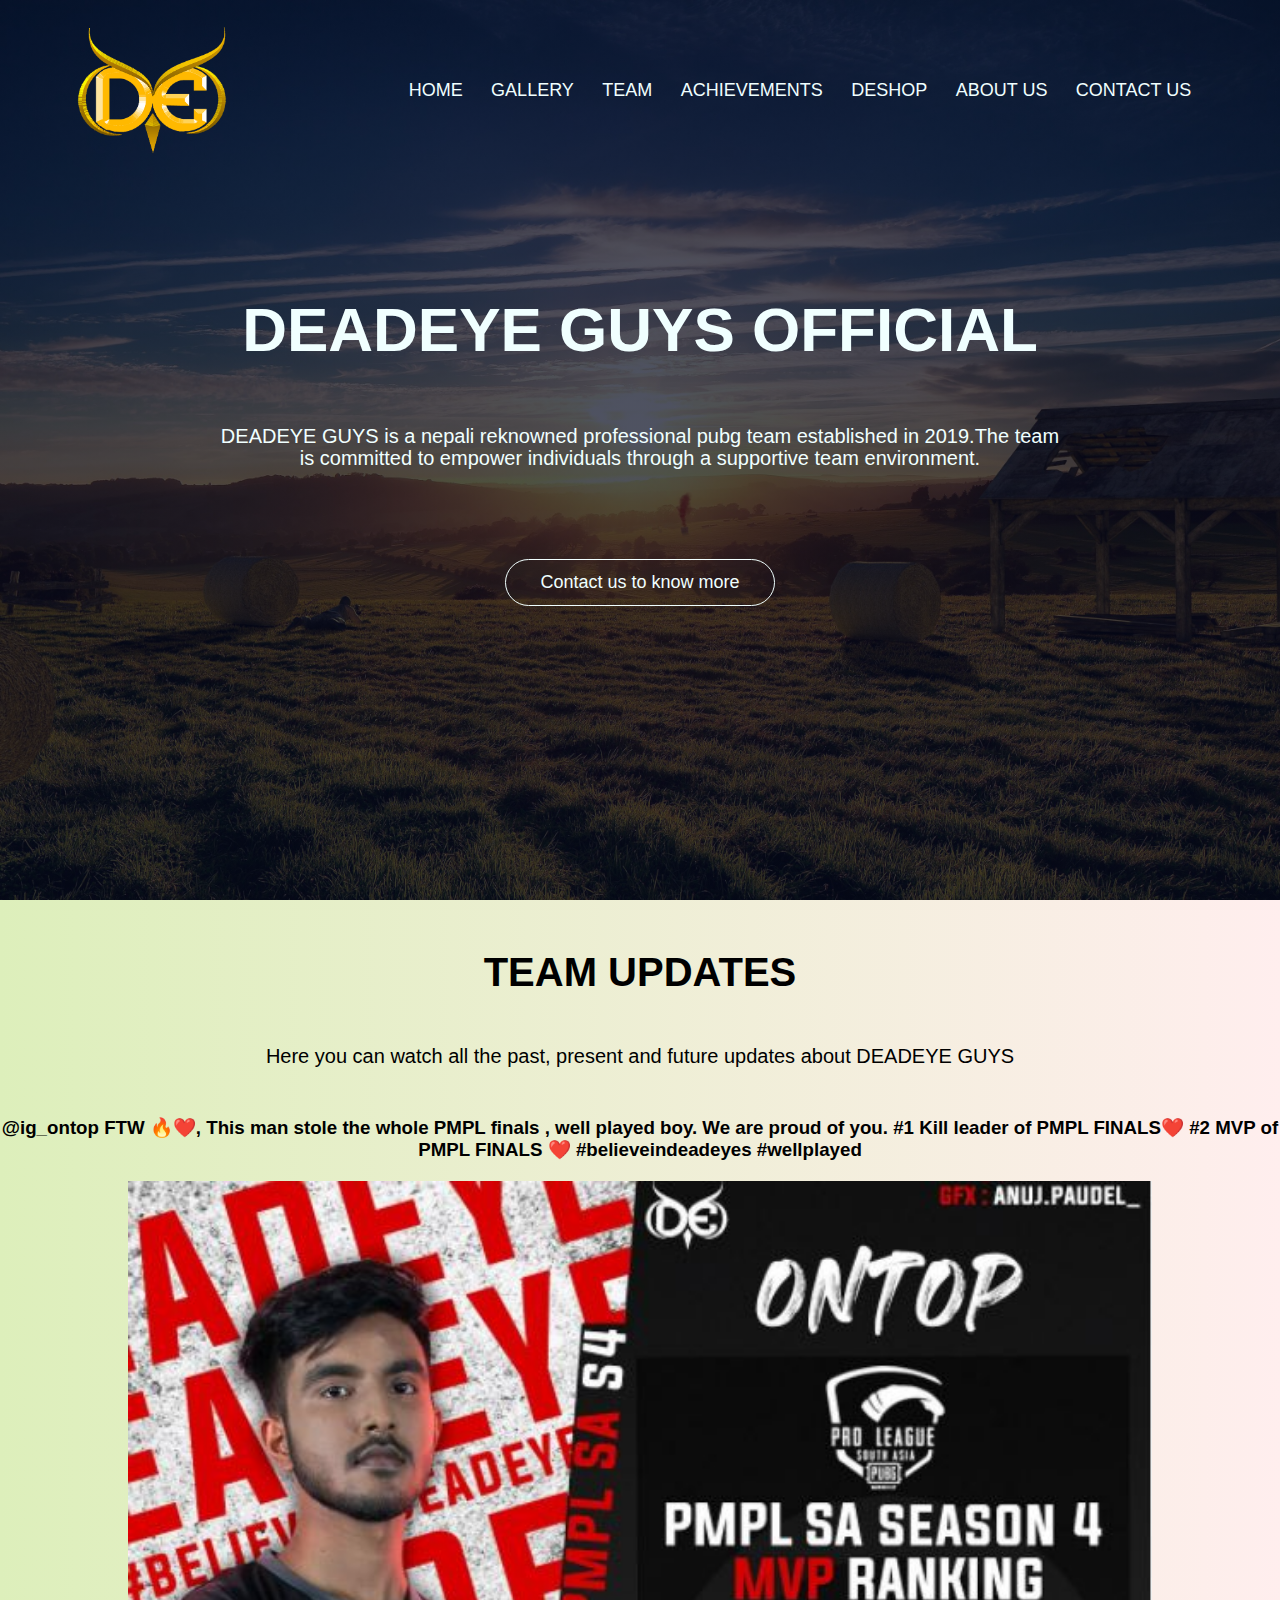
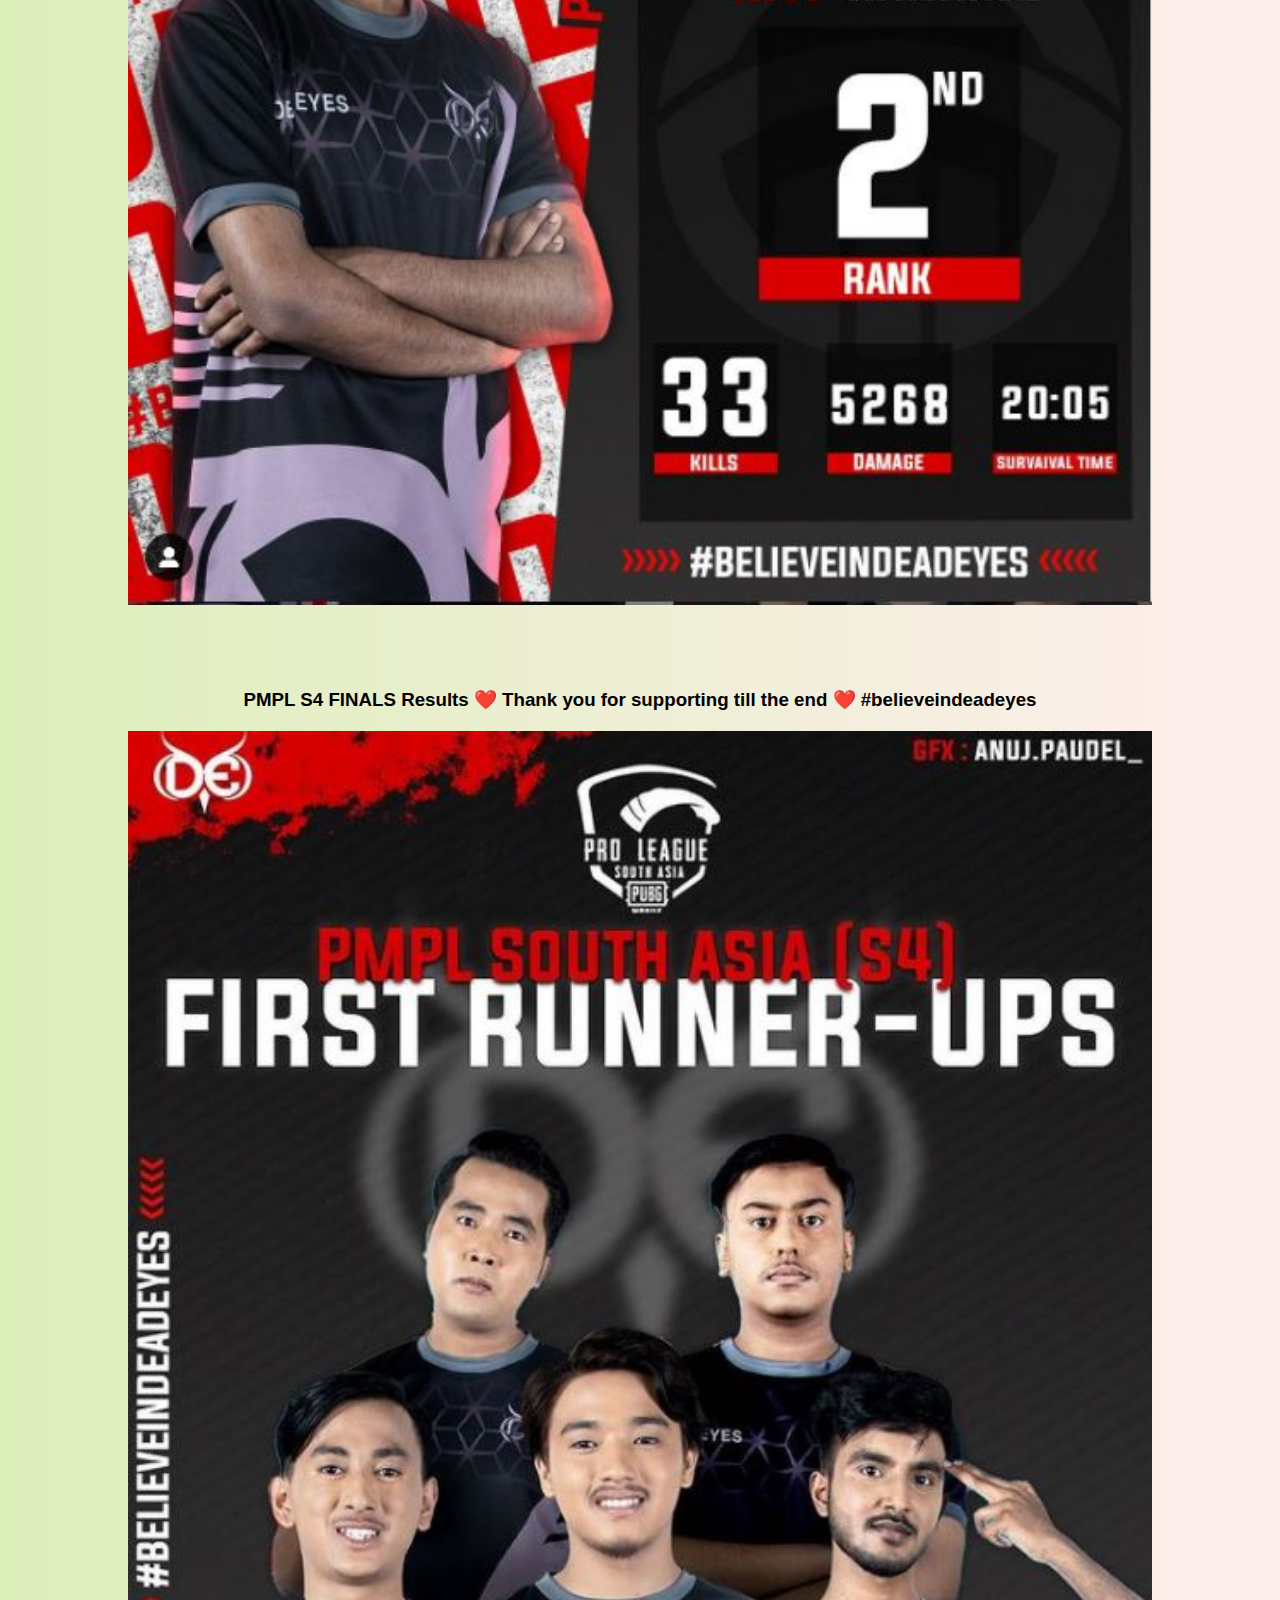
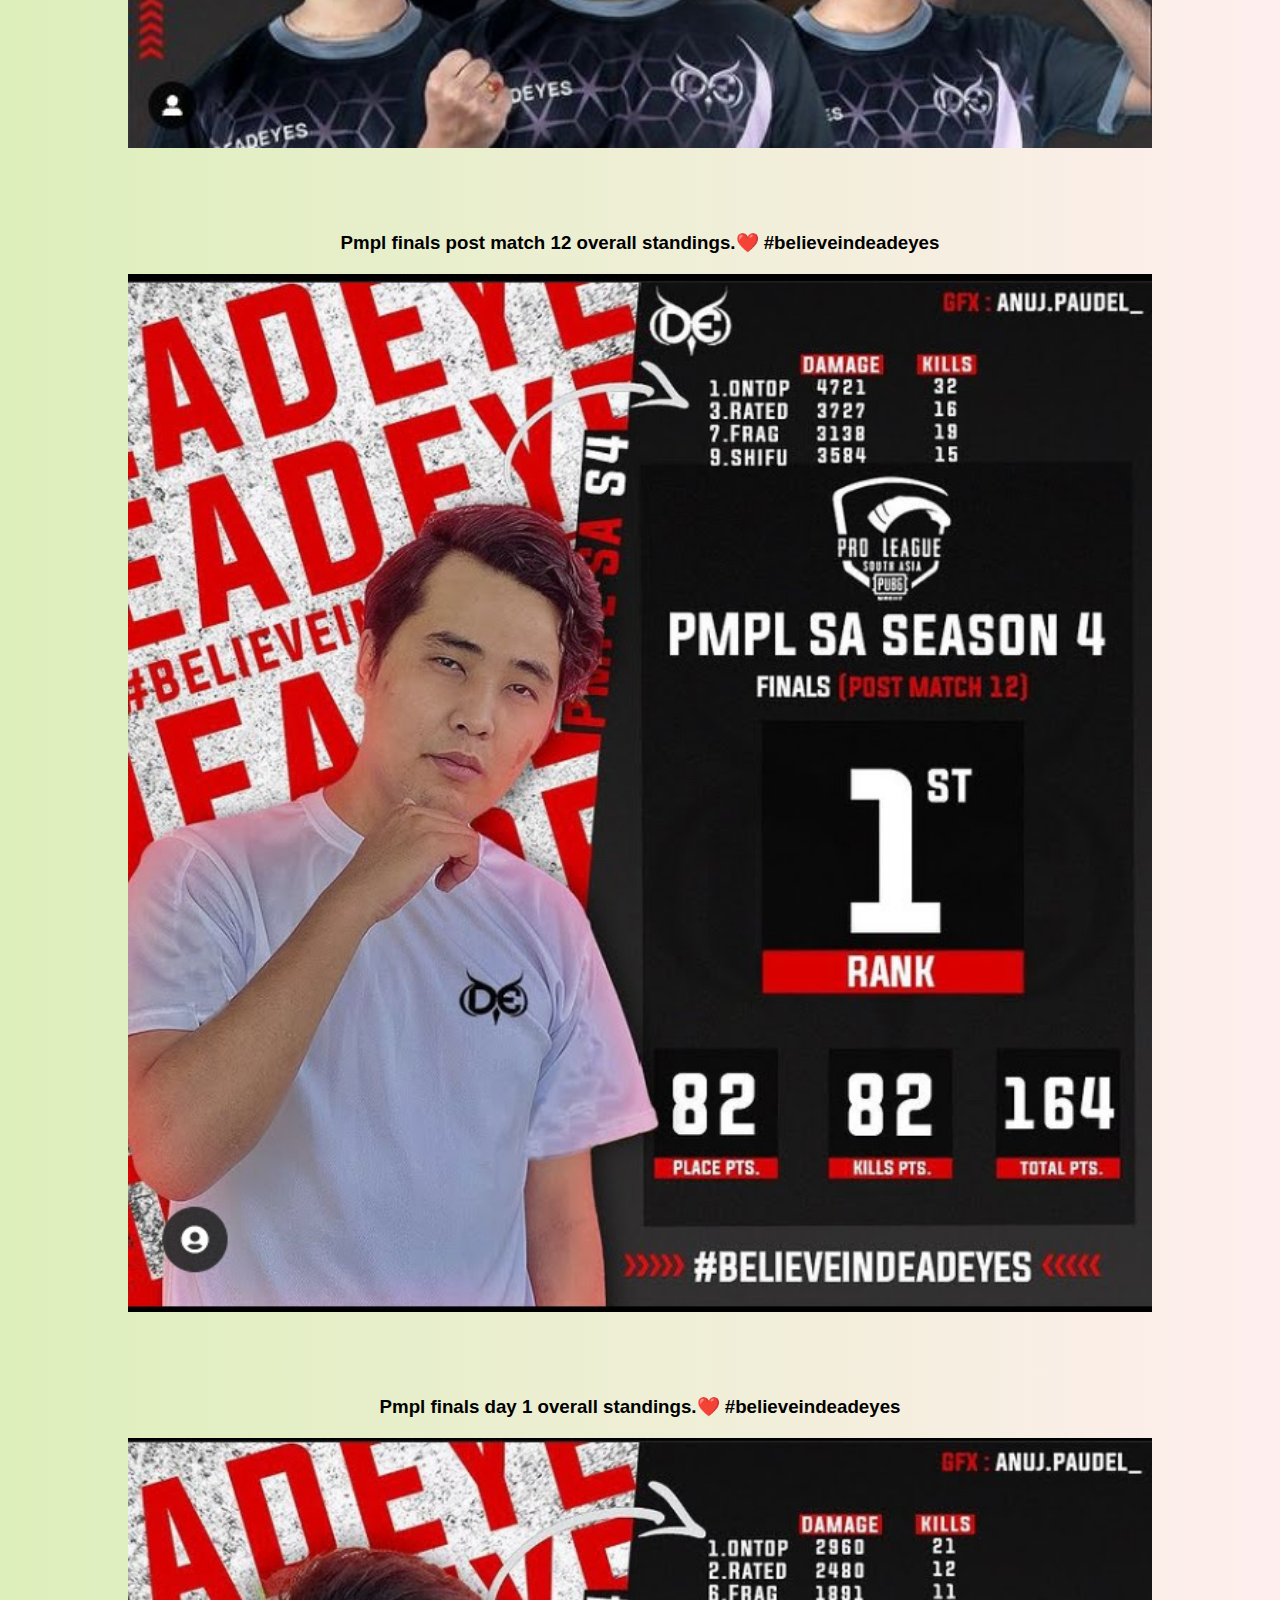
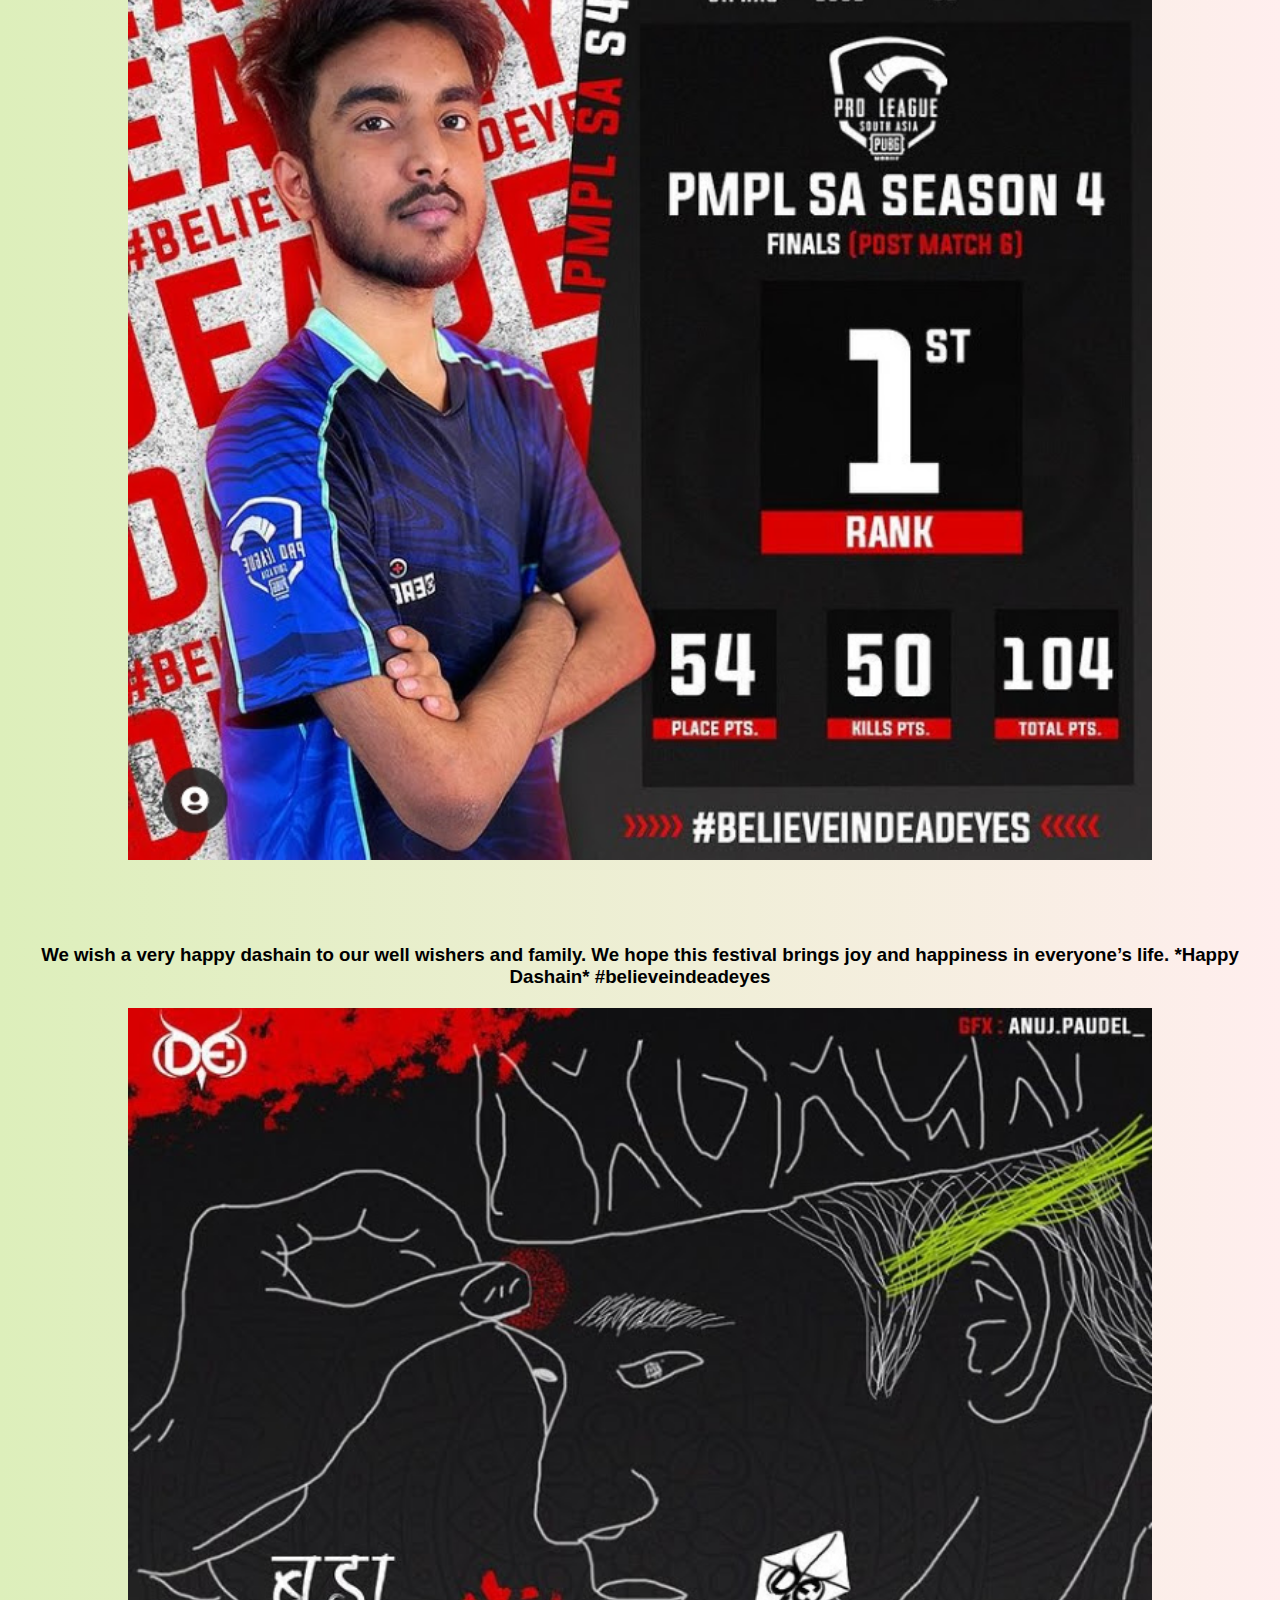
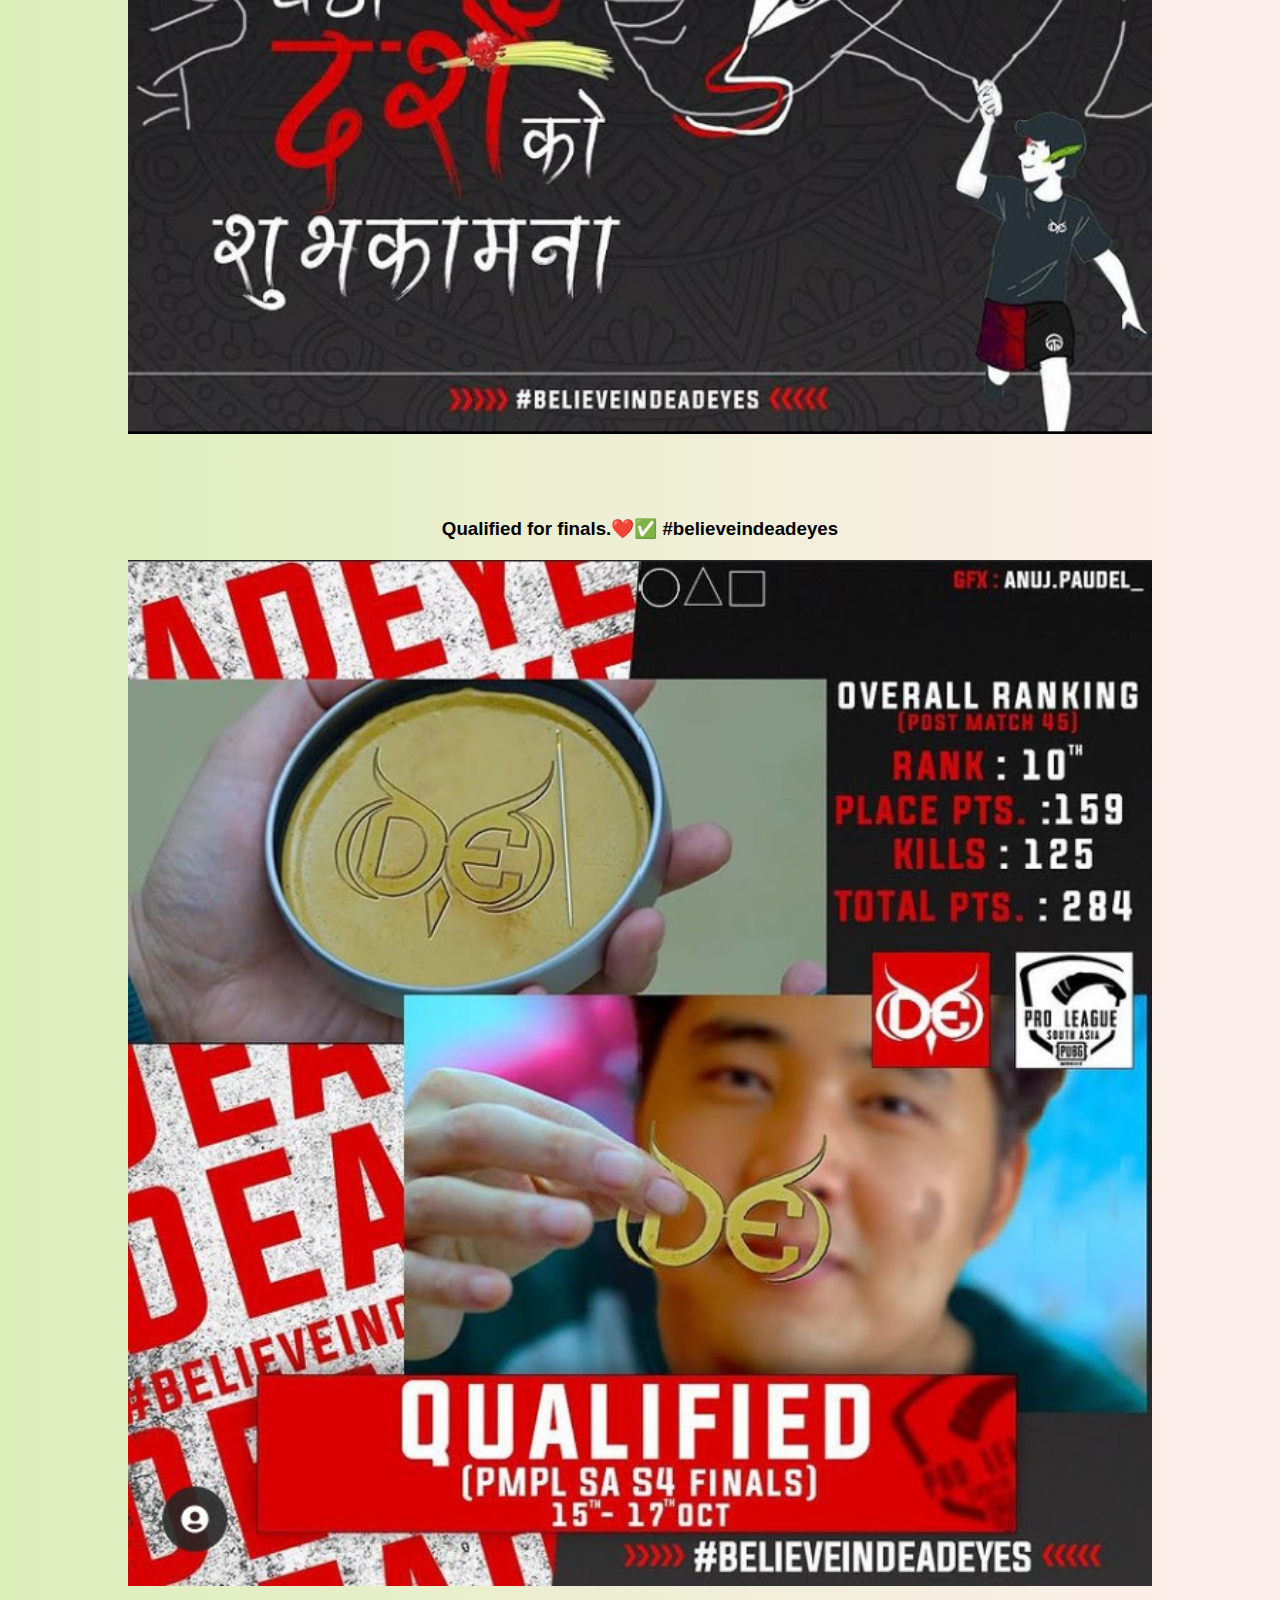
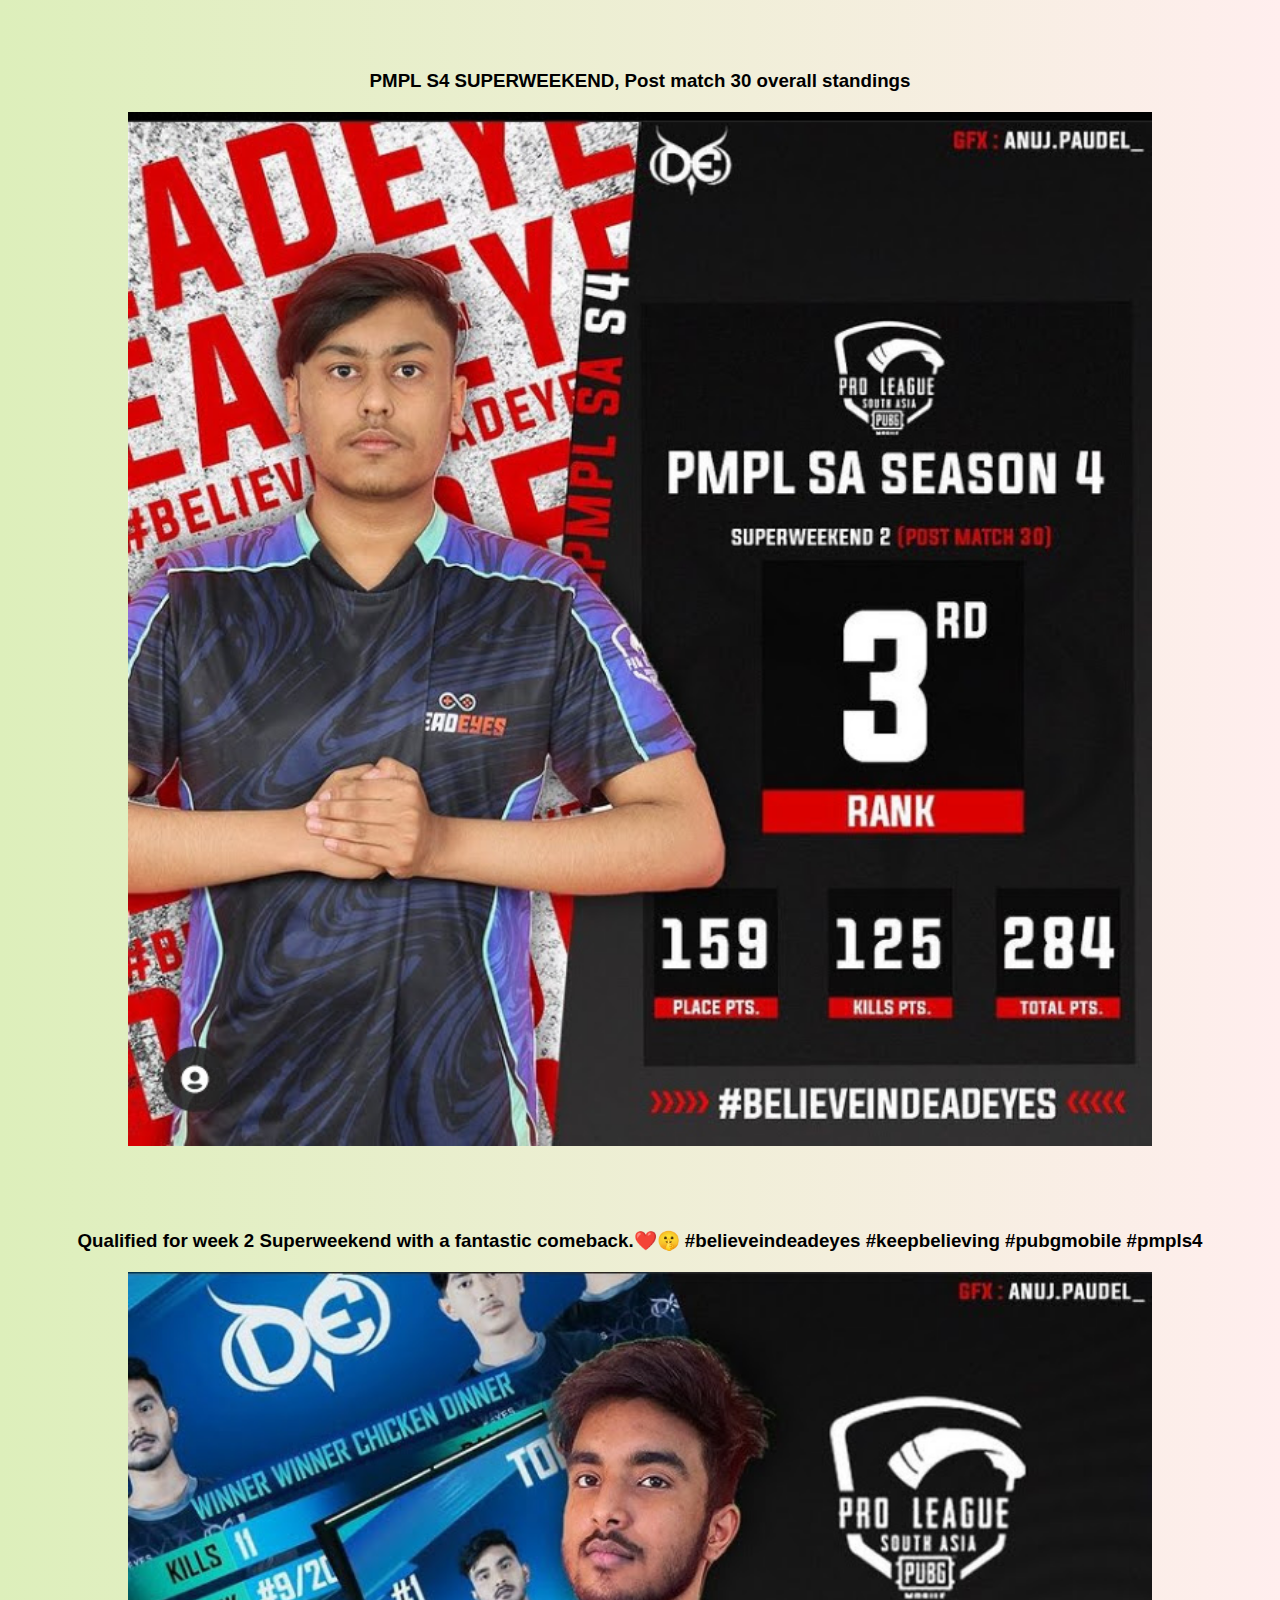
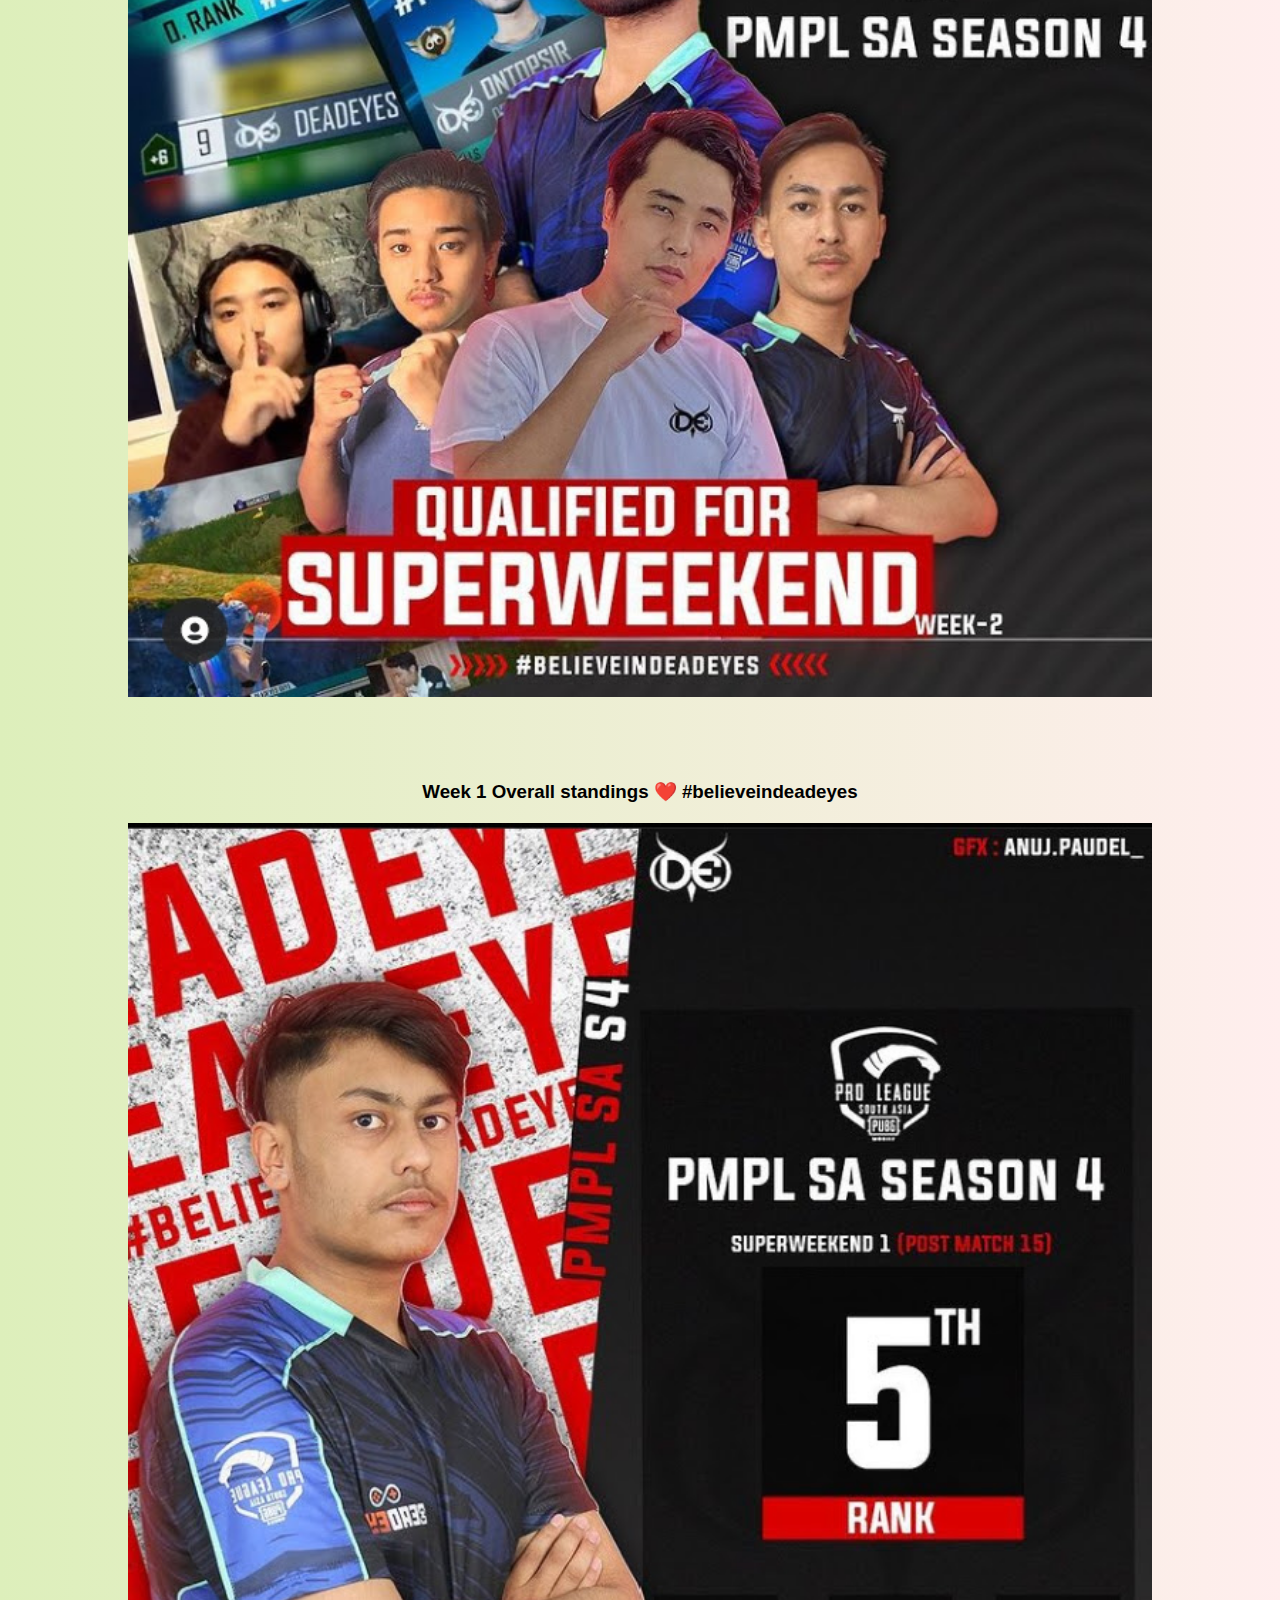
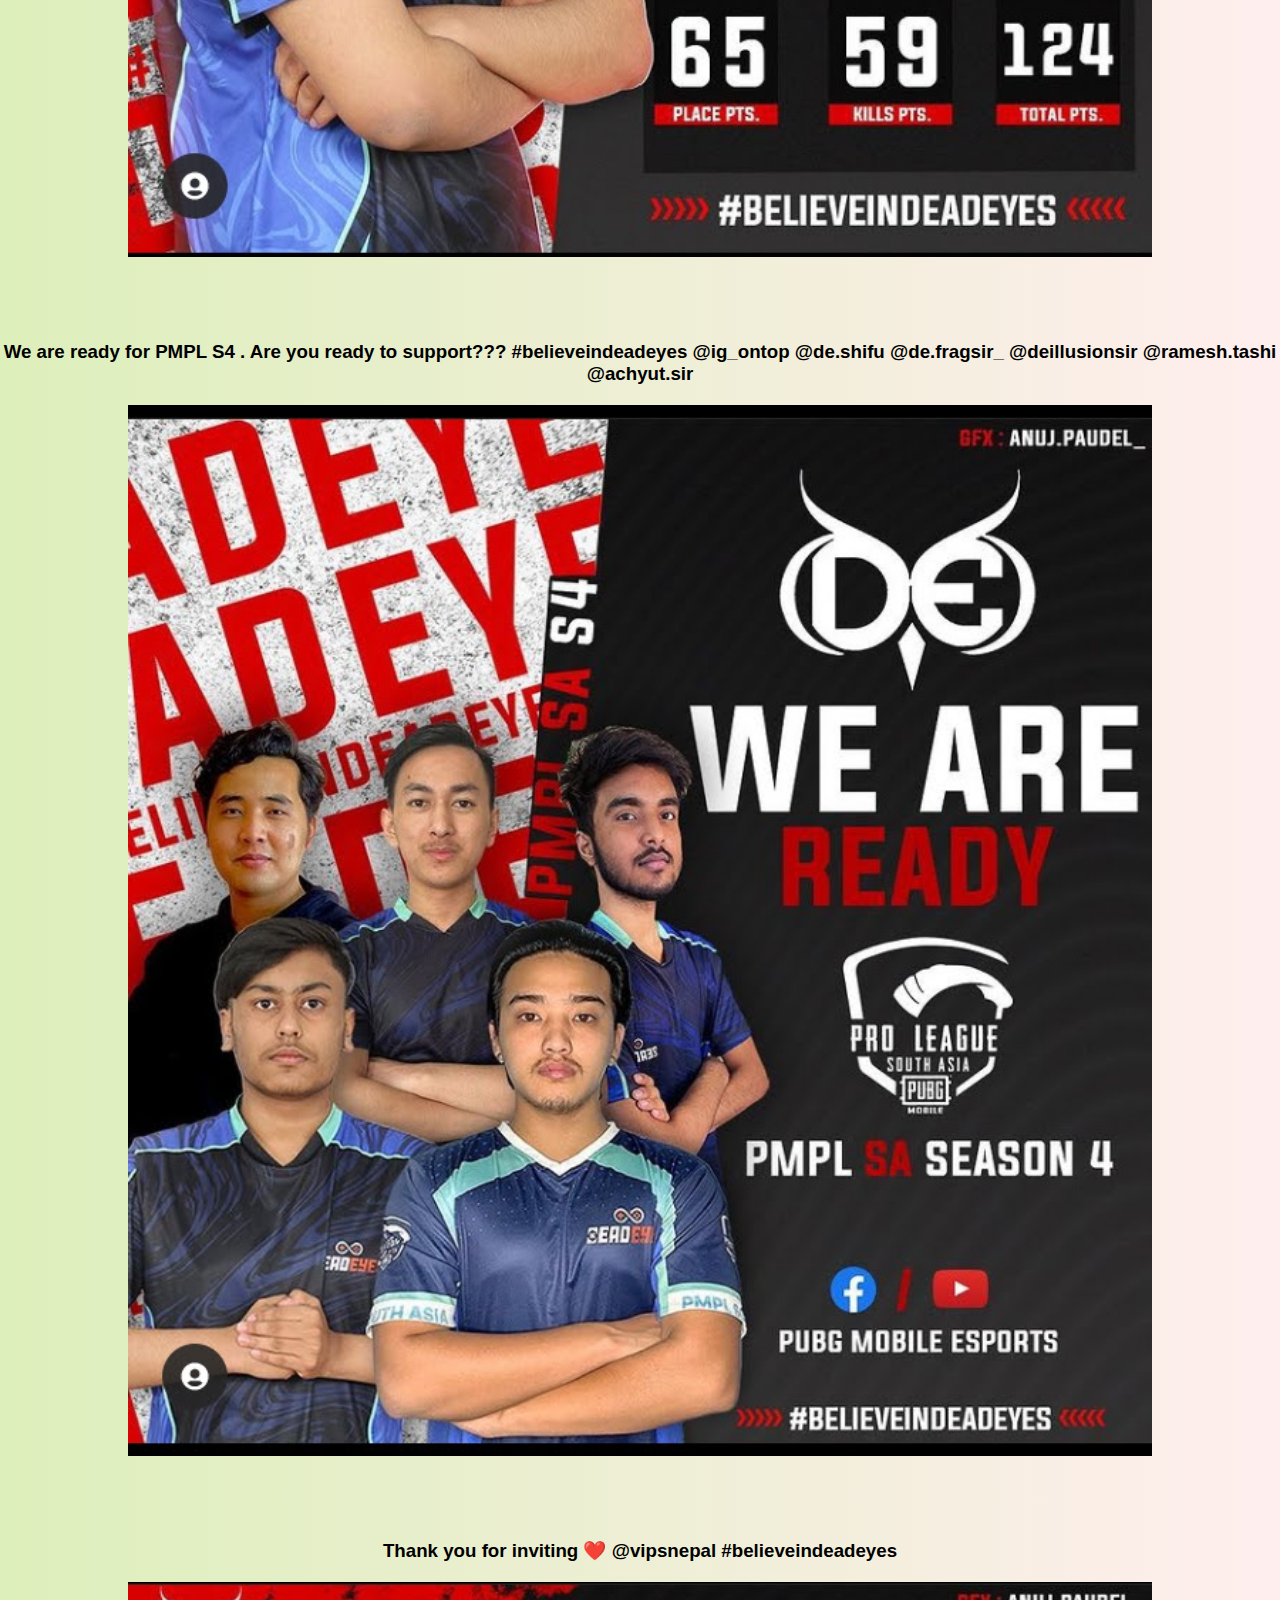
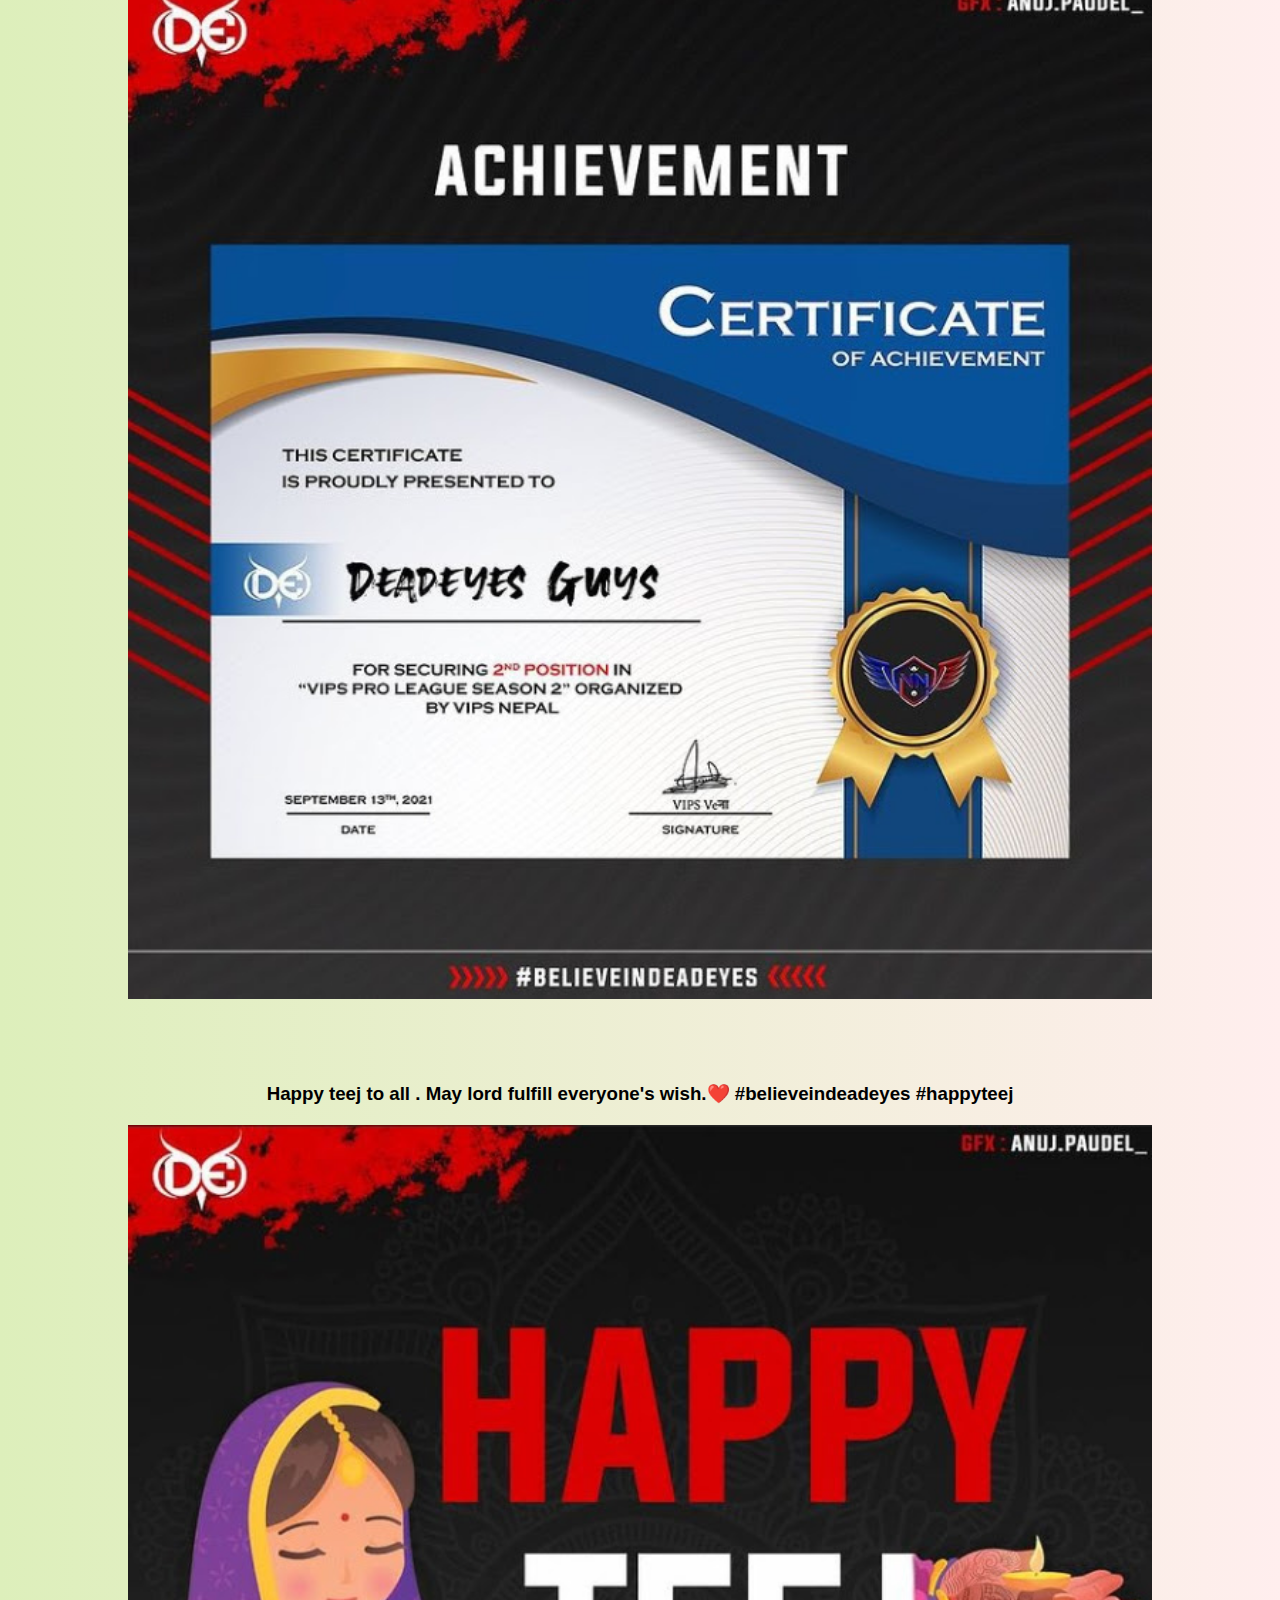
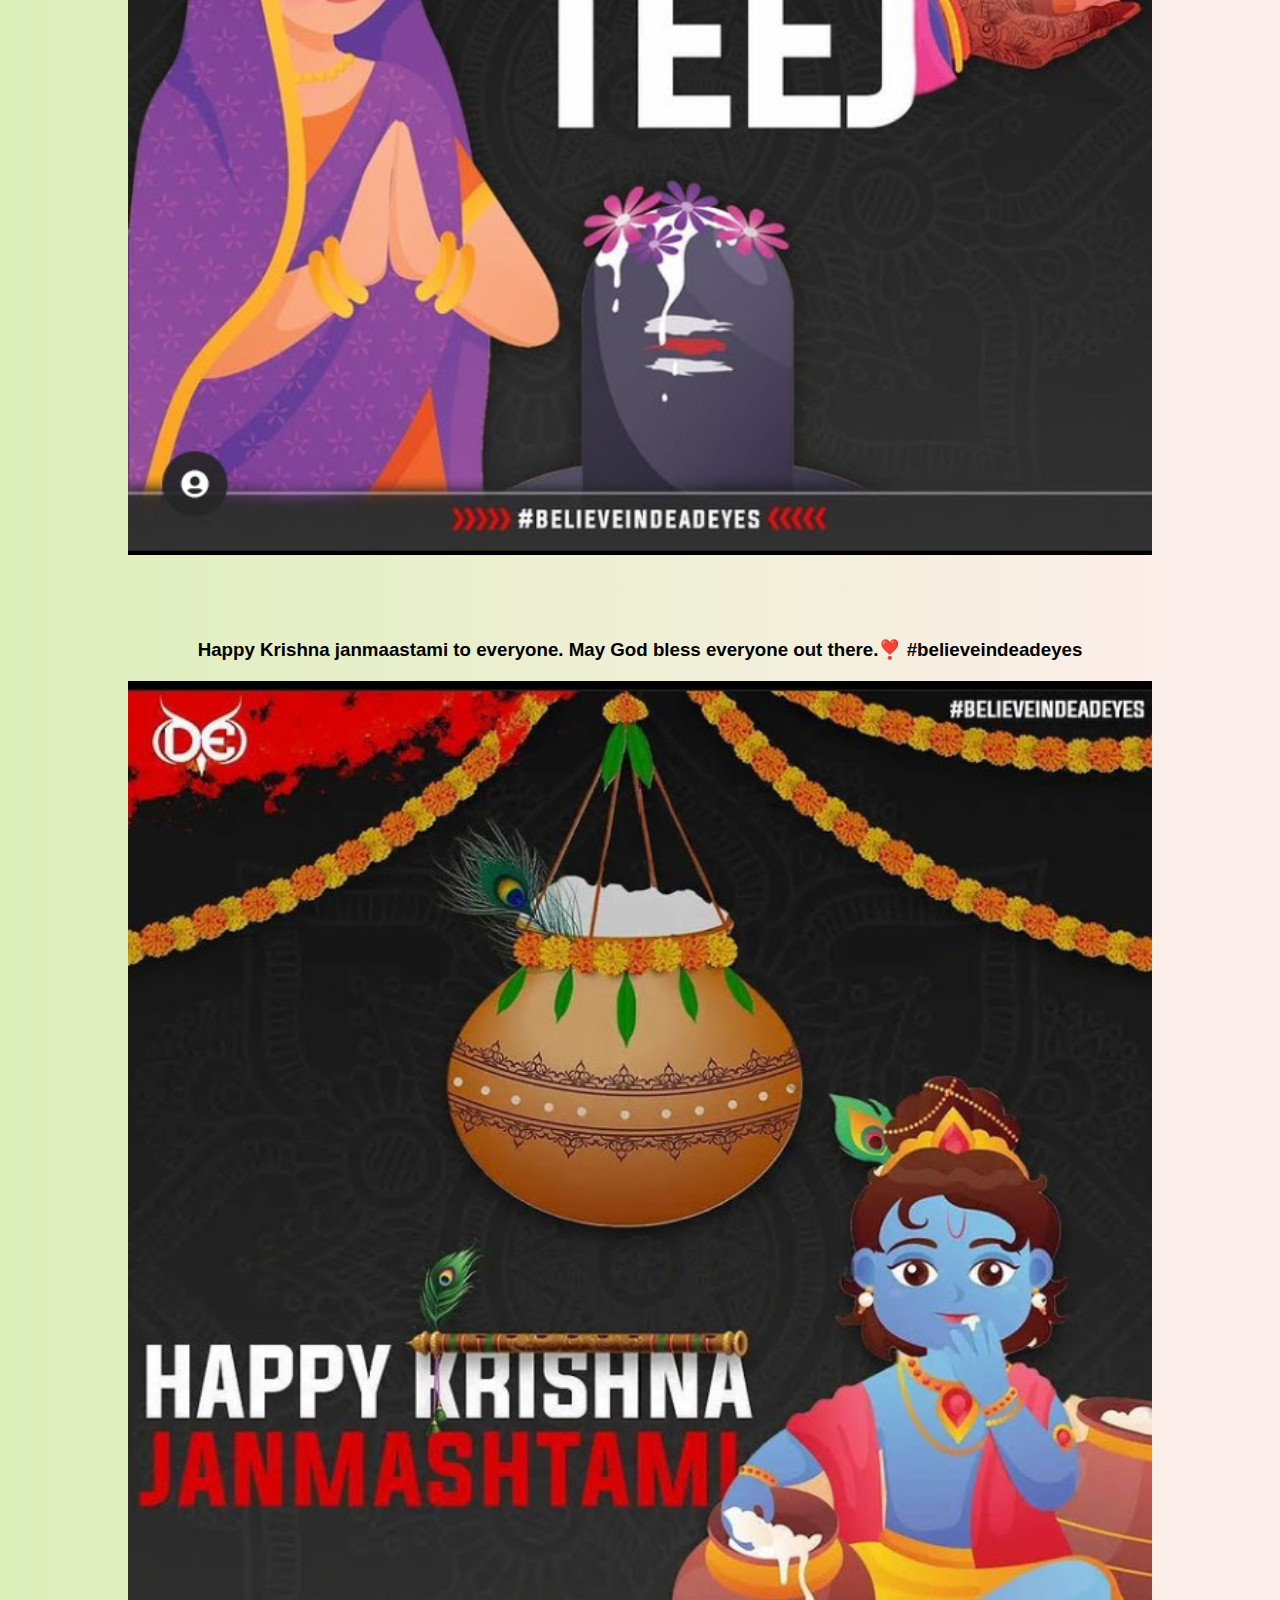
==== commit fc8bdc6b: "first commit" ====
--- a/index.html
+++ b/index.html
@@ -2,16 +2,17 @@
 <html>
 <head>
    <meta name="viewport" content="with=device-width, initial-scale=1.0">
+   
 <link rel="stylesheet" href="https://cdnjs.cloudflare.com/ajax/libs/font-awesome/4.7.0/css/font-awesome.min.css">
     <link rel="stylesheet" href="https://use.fontawesome.com/releases/v5.7.0/css/all.css" integrity="sha384-lZN37f5QGtY3VHgisS14W3ExzMWZxybE1SJSEsQp9S+oqd12jhcu+A56Ebc1zFSJ" crossorigin="anonymous"> 
 <title>DEADEYE GUYS OFFICIAL WEBSITE</title>
 <link rel="stylesheet" href="style.css">
-<link rel="icon" href="file:///C:/Users/Dell/Desktop/newdelogo.png" type="image/icon type">
+<link rel="icon" href="deimages/img2.png" type="image/icon type">
 </head>
 <body>
 <section class="header">
 <nav>
-<a href="bigproject.html" > <img src="file:///C:/Users/Dell/Desktop/newdelogo.png"></a>
+<a href="bigproject.html" > <img src="deimages/img2.png"></a>
 <div class="nav-links">
 <ul>
 <li><a href="index.html">HOME</a></li>
@@ -26,13 +27,13 @@
 </nav>
 <div class="text-box">
     <h1>DEADEYE GUYS OFFICIAL</h1>
-    <P> DEADEYE GUYS is a nepali reknowned professional pubg team established in 2019.The team <br>is committed to empower individuals through a supportive team environment.</P>
+    <p> DEADEYE GUYS is a nepali reknowned professional pubg team established in 2019.The team <br>is committed to empower individuals through a supportive team environment.</p>
     <a href="contact.html.html" class="hello-btn">Contact us to know more</a>
 </div>
 </section>
 <section class="feed">
     <h1>TEAM UPDATES</h1>
-    <P>Here you can watch all the past, present and future updates about DEADEYE GUYS  </P>
+    <p>Here you can watch all the past, present and future updates about DEADEYE GUYS  </p>
     <div class="row">
       <div class="updates">
          <h3> @ig_ontop FTW 🔥❤️, This man stole the whole PMPL finals , well played boy. We are proud of you.
@@ -42,42 +43,42 @@
             
             #believeindeadeyes
             #wellplayed</h3>
-         <img src="file:///C:/Users/Dell/Desktop/rtyyt.JPG ">
+         <img src="deimages/img3.JPG">
          </div>
       <div class="updates">
          <h3> PMPL S4 FINALS Results ❤️
 
             Thank you for supporting till the end ❤️
             #believeindeadeyes</h3>
-         <img src="file:///C:/Users/Dell/Desktop/rtg.JPG ">
+         <img src="deimages/img4.JPG">
             </div>
             <div class="updates">
                <h3>Pmpl finals post match 12 overall standings.❤️
 
                   #believeindeadeyes </h3>
-               <img src=" file:///C:/Users/Dell/Desktop/fyji.jpg">
+               <img src="deimages/img5.jpg">
                   </div>
                   <div class="updates">
                      <h3>Pmpl finals day 1 overall standings.❤️
 
                         #believeindeadeyes </h3>
-                     <img src="file:///C:/Users/Dell/Desktop/hgj.jpg ">
+                     <img src="deimages/img6.jpg">
                         </div>
       <div class="updates">
          <h3> We wish a very happy dashain to our well wishers and family. We hope this festival brings joy and happiness in everyone’s life. *Happy Dashain*
 
             #believeindeadeyes</h3>
-         <img src=" file:///C:/Users/Dell/Desktop/jhjk.jpg">
+         <img src="deimages/img7.jpg">
             </div>
       <div class="updates">
          <h3>Qualified for finals.❤️✅
 
             #believeindeadeyes </h3>
-         <img src="file:///C:/Users/Dell/Desktop/tduytuj.jpg ">
+         <img src="deimages/img8.jpg">
             </div>
       <div class="updates">
          <h3>PMPL S4 SUPERWEEKEND, Post match 30 overall standings </h3>
-         <img src="file:///C:/Users/Dell/Desktop/yudiy.jpg ">
+         <img src="deimages/img9.jpg">
             </div>
       <div class="updates">
          <h3> Qualified for week 2 Superweekend with a fantastic comeback.❤️🤫
@@ -85,13 +86,13 @@
             #believeindeadeyes
             #keepbelieving
             #pubgmobile #pmpls4</h3>
-         <img src="file:///C:/Users/Dell/Desktop/ugtilo.jpg ">
+         <img src="deimages/img10.jpg">
             </div>
       <div class="updates">
          <h3>Week 1 Overall standings ❤️
 
             #believeindeadeyes </h3>
-         <img src=" file:///C:/Users/Dell/Desktop/tyuyik.jpg">
+         <img src="deimages/img11.jpg">
             </div>
       <div class="updates">
          <h3> We are ready for PMPL S4 . Are you ready to support???
@@ -99,59 +100,59 @@
             #believeindeadeyes
             
             @ig_ontop @de.shifu @de.fragsir_ @deillusionsir @ramesh.tashi @achyut.sir</h3>
-         <img src="file:///C:/Users/Dell/Desktop/tsu.jpg ">
+         <img src="deimages/img12.jpg">
             </div>
       <div class="updates">
          <h3>Thank you for inviting ❤️ @vipsnepal
 
             #believeindeadeyes </h3>
-         <img src="file:///C:/Users/Dell/Desktop/yhufik.jpg ">
+         <img src="deimages/img13.jpg">
             </div>
       <div class="updates">
          <h3>Happy teej to all . May lord fulfill everyone's wish.❤️
 
             #believeindeadeyes
             #happyteej </h3>
-         <img src="file:///C:/Users/Dell/Desktop/ghk.jpg ">
+         <img src="deimages/img14.jpg">
             </div>
       <div class="updates">
          <h3>Happy Krishna janmaastami to everyone. May God bless everyone out there.❣️
 
             #believeindeadeyes </h3>
-         <img src="file:///C:/Users/Dell/Desktop/yuiui.jpg ">
+         <img src="deimages/img15.jpg">
             </div>
       <div class="updates">
          <h3> Happy rakhshyabandhan to everyone ❤️
 
             #believeindeadeyes</h3>
-         <img src="file:///C:/Users/Dell/Desktop/hiopio].jpg ">
+         <img src="deimages/img16.jpg">
             </div>
       <div class="updates">
          <h3> Congratulations @de.fragsir_ ❤️🔥
 
             #believeindeadeyes</h3>
-         <img src="file:///C:/Users/Dell/Desktop/uio.jpg ">
+         <img src="deimages/img17.jpg">
             </div>
       <div class="updates">
          <h3>Congratulations @ig_ontop . 🔥❤️
 
             #believeindeadeyes
  </h3>
-         <img src=" file:///C:/Users/Dell/Desktop/tio.jpg">
+         <img src="deimages/img18.jpg">
             </div>
       <div class="updates">
          <h3> Happy birthday @de.fragsir_ . Keep shining, keep rocking.
 
             #happybirthdayFRAGSIR
             #believeindeadeyes</h3>
-         <img src=" file:///C:/Users/Dell/Desktop/ihop.jpg">
+         <img src="deimages/img19.jpg">
             </div>
       <div class="updates">
          <h3> Happy birthday @achyut.sir our manager. Have a great day.❤️
 
             #believeindeadeyes
             #happyBirthday</h3>
-         <img src="file:///C:/Users/Dell/Desktop/yui.jpg ">
+         <img src="deimages/img20.jpg">
             </div>
       <div class="updates">
          <h3>Hello everyone ,
@@ -161,14 +162,14 @@
             
             #believeindeadeyes
             #brandnewlogo </h3>
-         <img src="file:///C:/Users/Dell/Desktop/de.jpg ">
+         <img src="deimages/img21.jpg">
             </div>
       <div class="updates">
          <h3>Happy bakrid to everyone ❤️
 
             #eidmubarak
             #believeindeadeyes </h3>
-         <img src="file:///C:/Users/Dell/Desktop/hyi.jpg ">
+         <img src="deimages/img22.jpg">
             </div>
       <div class="updates">
          <h3> Here we became the Champions of TVS SUPER SQUAD CHAMPIONSHIP sponsored by @tvs_ntorq and organized by @ggco.nepal ❤️
@@ -177,42 +178,42 @@
             
             #believeindeadeyes
             #champions</h3>
-         <img src="file:///C:/Users/Dell/Desktop/y6uyuy.jpg ">
+         <img src="deimages/img23.jpg">
             </div>
       <div class="updates">
          <h3>Thank you DE fam for all your support and love.❤️❤️</h3>
-         <img src="file:///C:/Users/Dell/Desktop/tyuiuu.jpg ">
+         <img src="deimages/img24.jpg">
             </div>
       <div class="updates">
          <h3> Happy birthday @sir.hungrybox ❤️. We wish you all the success and good luck for your upcoming days.
 
             #believeindeadeyes
             #happybirthdayBOX</h3>
-         <img src="file:///C:/Users/Dell/Desktop/uytu.jpg ">
+         <img src= "deimages/img25.jpg">
             </div>
       <div class="updates">
          <h3>Congratulations @frag.boy__ for 10K subscribers on YouTube.We wish it grows more and more in upcoming days.
 
             #believeindeadeyes </h3>
-         <img src="file:///C:/Users/Dell/Desktop/hyoiu.jpg ">
+         <img src="deimages/img26.jpg">
             </div>
       <div class="updates">
          <h3>PMIB GRAND FINALS OVERALL STANDINGS.
 
             #wellplayed
             #believeindeadeyes </h3>
-         <img src="file:///C:/Users/Dell/Desktop/yuio.jpg ">
+         <img src="deimages/img27.jpg">
             </div>
       <div class="updates">
          <h3>Congratulations @de.shifu for 50 thousands subscribers on YouTube. Best wishes for upcoming days ❤️
 
             #believeindeadeyes
             #congratulations </h3>
-         <img src="file:///C:/Users/Dell/Desktop/ijop.jpg ">
+         <img src="deimages/img28.jpg">
             </div>
    <div class="updates">
       <h3>Welcome back home @ramesh.tashi aka DEratedSIR. </h3>
-   <img src="file:///C:/Users/Dell/Desktop/scotland.jpg.jpg">
+   <img src="deimages/img29.jpg">
 </div>
 
      
@@ -221,43 +222,43 @@
          Congratulations
          Happy retirement DEhungryboxSIR.
       </h3>
-    <img src="  file:///C:/Users/Dell/Desktop/hacker.jpg.jpg">
+    <img src="deimages/img30.jpg">
   </div>
     <div class="updates">
        <h3>Welcome @frag.boy__ to Deadeyes guys. DEfragboySIR will be playing from DEADEYES GUYS officially from now. Hope we will have a wonderful journey.
       </h3>
-        <img src="file:///C:/Users/Dell/Desktop/frag.jpg.jpg">
+        <img src="deimages/img31.jpg">
     </div>
     <div class="updates">
       <h3> Thank you so much for 10000 INSTA Family.
 
          #believeindeadeyes
          #defamop</h3>
-      <img src="file:///C:/Users/Dell/Desktop/10k.JPG">
+      <img src="deimages/img32.JPG">
          </div>
         <div class="updates">
            <h3>
             Thankyou @wadusir for everything. From the starting of the journey till this far, we have experienced some exciting thrills, enjoyment together and made many unforgettable memories , but everything has its end . You will be missed in deadeyes guys. Good luck champ.
            </h3>
-            <img src="file:///C:/Users/Dell/Desktop/sakira.jpg.jpg"> 
+            <img src="deimages/img33.jpg"> 
          </div>
             <div class="updates">
                <h3>
                   Thank you Suyog. It was great time having you here with us. We wish for your better competitive journey, good luck.you will be missed. Thank you for the memories.
                </h3>
-                <img src=" file:///C:/Users/Dell/Desktop/tq%20suyogh.jpg  ">
+                <img src="deimages/img34.jpg">
             </div>
             <div class="updates">
                <h3> The show ends here . We got #6th position on overall standings of SA CHAMPIONSHIP. thank you everyone for cheering us and supporting till the end . We love you .
 
                   #believeindeadeyes</h3>
-               <img src="file:///C:/Users/Dell/Desktop/yoip.jpg ">
+               <img src="deimages/img35.jpg">
                   </div>
             <div class="updates">
                <h3> Nothing can ever stop a person who never stops believing in himself! Self-confidence is the best armor anyone can wear. Best of luck! Slay the competition.
 
                   #believeindeadeyes</h3>
-               <img src="file:///C:/Users/Dell/Desktop/ioik.jpg ">
+               <img src="deimages/img36.jpg">
                   </div>
             <div class="updates">
                <h3>Happy birthday to our one of the oldest and finest assaulter , DEillusionSIR.May you be gifted with life’s biggest joys and never-ending bliss. After all, you deserve the best. . birthday.
@@ -265,7 +266,7 @@
                   #happybirthdayillusion
                   #believeindeadeyes
                   #staysafe </h3>
-               <img src=" file:///C:/Users/Dell/Desktop/jkghjl.jpg">
+               <img src="deimages/img37.jpg">
                   </div>
             <div class="updates">
                <h3>ROSTER FOR PMNC ( NEPAL CHAMPIONSHIP ) .
@@ -280,7 +281,7 @@
                   
                   #believeindeadeyes
                   #keepsupporting </h3>
-               <img src=" file:///C:/Users/Dell/Desktop/y6ujy.jpg">
+               <img src="deimages/img38.jpg">
                   </div>
             <div class="updates">
                <h3>We are ready !! 🔥
@@ -288,24 +289,24 @@
                   ESPORTS COUNTY presents SA SHOWDOWN. THANK YOU FOR THE INVITATION. STARTING FROM JUNE 2. STAY TUNED GUYS
                   
                   #believeindeadeyes</h3>
-               <img src="file:///C:/Users/Dell/Desktop/iuop.jpg ">
+               <img src="deimages/img39.jpg">
                   </div>
             <div class="updates">
                <h3>Congratulations @de.shifu for 40K Subscribers on YouTube.
 
                   #believeindeadeyes
                   #keepsupporting </h3>
-               <img src="file:///C:/Users/Dell/Desktop/gyiuol.jpg ">
+               <img src="deimages/img40.jpg">
                   </div>
             <div class="updates">
                <h3> Happy Buddha Jayanti to all DeadEyes FAM ❤️.
 
                   #believeindeadeyes</h3>
-               <img src="file:///C:/Users/Dell/Desktop/ouio.jpg ">
+               <img src="deimages/img41.jpg">
                   </div>
             <div class="updates">
                <h3>You are beyond amazing. May your birthday herald another year of significant successes and dreams fulfilled. Happy Birthday @dewadusir </h3>
-               <img src=" file:///C:/Users/Dell/Desktop/uyiu.jpg">
+               <img src="deimages/img42.jpg">
                   </div>
             <div class="updates">
                <h3>
@@ -314,7 +315,7 @@
                   Thank you for having us.
                   
                   #believeindeadeyes </h3>
-               <img src="file:///C:/Users/Dell/Desktop/tyhj.jpg ">
+               <img src="deimages/img43.jpg">
                   </div>
             <div class="updates">
                <h3> Certificate of achievement.❤️
@@ -329,12 +330,12 @@
                   @sir.hungrybox
                   
                   Thank you @sas_esports74 for inviting.</h3>
-               <img src="file:///C:/Users/Dell/Desktop/rty.jpg ">
-               <img src="file:///C:/Users/Dell/Desktop/uyk.jpg">
+               <img src="deimages/img44.jpg">
+               <img src="deimages/img45.jpg">
                   </div>
             <div class="updates">
                <h3>Happy birthday @sumitytsir . May this year bring the most wonderful things into your life, you truly deserve it! Many many happy returns of the day.❤️ </h3>
-                  <img src="file:///C:/Users/Dell/Desktop/u7ytu.jpg ">
+                  <img src="deimages/img46.jpg">
                   </div>
             <div class="updates">
                <h3>DeadEyes fam,
@@ -346,7 +347,7 @@
                   We wish you good health. Sending positivity & strength.❤️
                   
                   #BelieveinDE </h3>
-                  <img src="file:///C:/Users/Dell/Desktop/udy.jpg ">
+                  <img src="deimages/img47.jpg">
                   </div>
             <div class="updates">
                <h3> Here we announce our official roster for PMPL S3.
@@ -359,26 +360,26 @@
                   DEhungryboxSIR
                   
                   Will be playing this PMPL S3 . We hope and believe we can make it to #1 and bring trophy home this time.🔥❤️</h3>
-                  <img src="file:///C:/Users/Dell/Desktop/uigo.jpg ">
+                  <img src="deimages/img48.jpg">
                   </div>
                 <div class="updates">
                    <h3> Welcome MD Ekramuzzaman Aka @ig_hungrybox to Deadeyes guysl. Hungryboxx will be playing from DEADEYES GUYS officially from now. Hope we will have a wonderful journey .
                   </h3>
-                    <img src="file:///C:/Users/Dell/Desktop/hung.PNG">   
+                    <img src="deimages/img49.PNG">   
                </div>
                <div class="updates">
                   <h3>Happy birthday to one of the finest PUBGM player of Nepal @ig_ontop .We are very much happy to have you as our member. You Makes us proud and confident everytime. Keep having the faith on you and us success is not so far. </h3>
-                     <img src="file:///C:/Users/Dell/Desktop/tyuyi.jpg ">
+                     <img src="deimages/img50.jpg">
                      </div>
                     <div class="updates">
                        <h3> Welcome @ig_suyog to DeadEyes official. We are very much happy to have you in our main lineup.
                         We wish him very happy journey with us and best of luck for upcoming Matches . Good luck suyog.
                         </h3>
-                        <img src="file:///C:/Users/Dell/Desktop/suyog.jpg.jpg">
+                        <img src="deimages/img51.jpg">
                      </div>
                     <div class="updates">
                        <h3>Thank you for your deeds @ramesh.tashi . You were a true friend , you are a true friend and you will be true friend. You will be missed. Good luck for your career . </h3>
-                        <img src=" file:///C:/Users/Dell/Desktop/meghee.jpg.jpg  ">
+                        <img src="deimages/img52.jpg">
                     </div>
                     <div class="updates">
                      <h3>The rumble league finals is over , we made it to the 2nd position , it's not what we expect but we learnt from it .
@@ -386,7 +387,7 @@
                         Thank you @thexplorians for organizing the Tournament.
                         
                         #believeindeadeyes </h3>
-                        <img src=" file:///C:/Users/Dell/Desktop/tryt.jpg">
+                        <img src="deimages/img53.jpg">
                         </div>
                     <div class="updates">
                      <h3>Happy birthday! We wish you plenty of joy today and every day of the coming year! You are a fantastic example of wisdom, leadership, and foresight. On your birthday, I wish you peace, good health, and happiness.
@@ -394,7 +395,7 @@
                         Happy belated birthday our clam IGL @de.shifu
                         
                         THANK YOU FOR MAKING DEADEYES THIS LEVEL. </h3>
-                        <img src="file:///C:/Users/Dell/Desktop/yio.jpg ">
+                        <img src="deimages/img54.jpg">
                         </div>
                         <div class="updates">
                            <h3>HAPPY NEW YEAR EVERYONE 🎉🎊❤️
@@ -402,7 +403,7 @@
                               May the new year bring all the good things in life we truly deserve. We had an amazing year already and we are going to have another more amazing one! 🎉🎊Wishing all of us healthy, wealthy and Happy New Year.Keep supporting, Keep loving.❤️
 
                               #believeindeadeyes </h3>
-                              <img src="file:///C:/Users/Dell/Desktop/ytuy.jpg ">
+                              <img src="deimages/img55.jpg">
                               </div>
                     <div class="updates">
                      <h3>PMGCS CHAMPIONS 🎉👏
@@ -423,7 +424,7 @@
                         
                         Keep supporting, keep loving.
                         #believeindeadeyes </h3>
-                        <img src=" file:///C:/Users/Dell/Desktop/6yuy.jpg">
+                        <img src="deimages/img56.jpg">
                         </div>
                     <div class="updates">
                      <h3>
@@ -439,14 +440,14 @@
                         @ramesh.tashi
                         @dewadusir
                         @sumitytsir </h3>
-                        <img src="file:///C:/Users/Dell/Desktop/fghh.JPG ">
+                        <img src="deimages/img57.JPG">
                         </div>
                     <div class="updates">
                      <h3> 
                         WEEK 3 WINNERS.
                         
                         LOOK AT THE CHAMP'S FACE.GOOD GAME</h3>
-                        <img src="file:///C:/Users/Dell/Desktop/rtyu.jpg ">
+                        <img src="deimages/img58.jpg">
                         </div>
                     <div class="updates">
                      <h3>
@@ -463,7 +464,7 @@
                         @sumitytsir
                         @achyut_bhusal
                         @sandesh1639 </h3>
-                        <img src="file:///C:/Users/Dell/Desktop/r5ty.jpg ">
+                        <img src="deimages/img59.jpg">
                         </div>
                     <div class="updates">
                      <h3>
@@ -479,20 +480,20 @@
                         @ramesh.tashi
                         
                         GOOD LUCK FOR PMPL LEAGUE❤. </h3>
-                        <img src="file:///C:/Users/Dell/Desktop/6t7uy.jpg">
+                        <img src="deimages/img60.jpg">
                         </div>
                     <div class="updates">
                        <h3>
                         THE OFFICIAL ROSTER OF DE FOR PMPL S2 IS OUT NOW.
                         
                         GOOD LUCK TEAM. 💞</h3>
-                       <img src="file:///C:/Users/Dell/Desktop/6tyu.jpg ">
+                       <img src="deimages/img61.jpg">
                     </div>
                     <div class="updates">
                        <h3> WELCOME DEutsargaSIR .
                         Here by from now DEutsargaSIR will be officially playing from DEADEYES GUYS. Welcome @rollndope in DEADEYES family. 
                         Good luck </h3>
-                        <img src=" file:///C:/Users/Dell/Desktop/wc%20uttu.jpg  ">
+                        <img src="deimages/img62.jpg">
                        </div>
                     <div class="updates">
                        <h3>WELCOME DEachyutSIR in official deadeyes Family.
@@ -500,7 +501,7 @@
                         Contact him for any kind of queries regarding us and He will be very much responsible for any upcoming tournament and events handle which will being played by our Official DE LINEUP.                      
                         GOOD LUCK FOR YOUR JOURNEY.
                         Keep Supporting. Thank you❤</h3>
-                        <img src="  file:///C:/Users/Dell/Desktop/wc%20mana.jpg ">
+                        <img src="deimages/img63.jpg">
                         </div>
                         <div class="updates">
                            <h3>
@@ -509,20 +510,20 @@
                               @benchmarxesports
                               @ultimatewarriorshowdown
                               @espfightclub</h3>
-                        <img src=" file:///C:/Users/Dell/Desktop/yuoi.jpg">
+                        <img src="deimages/img64.jpg">
                         </div>
                         <div class="updates">
                            <h3>GOOD NEWS❤
 
                               We are currently top 10 teams from South asia region ranked at 9th. All the credit goes to<br> our dedicated player and of course our Igl. Milestone to reach❤ </h3>
-                        <img src="file:///C:/Users/Dell/Desktop/yhjf.jpg ">
+                        <img src="deimages/img65.jpg">
                         </div>
                         <div class="updates">
                            <h3>ANNOUNCEMENT!!
                               @ig_ontop has Officially Joined DeadEyes Guys Back again, Yeah Back again! He was in DE before he joined TDP and Now he is back with us again.     
                               We welcome him in DE and wish for his better ESports Career.❤
                               Hope to see his outstanding performance in PMPL S2 and as well as Upcoming tournaments and Events. Good Luck</h3>
-                           <img src="  file:///C:/Users/Dell/Desktop/wc%20momo.jpg ">
+                           <img src="deimages/img66.jpg">
                            </div>
                            <div class="updates">
                               <h3>ROSTER ANNOUNCEMENT!!
@@ -537,7 +538,7 @@
                                  6) DEsandySIR -@sandesh1639
                                  
                                  We wish for their unstoppable, exciting journey. hope they perform their Best in upcoming PMCO FALL SPLIT FINALS and hope to bring trophy home. ❤ </h3>
-                              <img src="file:///C:/Users/Dell/Desktop/dsf.jpg">
+                              <img src="deimages/img67.jpg">
                            </div>
     </div>
 </section>
--- a/style.css
+++ b/style.css
@@ -10,7 +10,7 @@
 .header{
  min-height: 100vh;
    width:100%;
-   background-image: linear-gradient(rgba(4,9,30,0.7),rgba(4,9,30,0.7)),url(file:///C:/Users/Dell/Desktop/pic1.jpg);
+   background-image: linear-gradient(rgba(4,9,30,0.7),rgba(4,9,30,0.7)),url("deimages/img1.jpg");
   background-position: center;
   background-size: cover;
   position:relative;
@@ -134,16 +134,14 @@
 
 }
 .footer h4{
-  margin-bottom:  25px;
+  margin-bottom:25px;
   margin-top: 20px;
   font-weight:600;
 }
 .icons i{
-  
   color: #00cdac;
   margin: 13px;
   cursor:pointer;
- 
   width:35px;
   height:85px;
 }
@@ -156,7 +154,7 @@
 .team-header{
   height:60vh;
   width:100%;
-  background-image:  linear-gradient(rgba(4,9,30,0.7),rgba(4,9,30,0.7)),url(file:///C:/Users/Dell/Desktop/team.jpg);
+  background-image:  linear-gradient(rgba(4,9,30,0.7),rgba(4,9,30,0.7)),url(  "deimages/imgv.jpg");
   background-size:cover;
   background-position: center;
   text-align:center;
@@ -164,7 +162,7 @@
   font-size:40px;
 }
 .team-header h1{
-  padding-top:85px;
+  padding-top:75px;
 }
 .table{
   padding-bottom:30px;
@@ -193,7 +191,7 @@
   background-color:#e65245;
   color:#f0ffff;
   text-align:center;
-  font-weigth:bold;
+  font-weight:bold;
 }
 .roaster thead th,
 .roaster thead td{
@@ -235,7 +233,7 @@
   background-color:#e65245;
   color:#f0ffff;
   text-align:center;
-  font-weigth:bold;
+  font-weight:bold;
 }
 .player thead th,
 .player thead td{
@@ -277,7 +275,7 @@
   background-color:#e65245;
   color:#f0ffff;
   text-align:center;
-  font-weigth:bold;
+  font-weight:bold;
 }
 .manage thead th,
 .manage thead td{
@@ -320,7 +318,7 @@
   background-color:#e65245;
   color:#f0ffff;
   text-align:center;
-  font-weigth:bold;
+  font-weight:bold;
 }
 .creator thead th,
 .creator thead td{
@@ -338,7 +336,7 @@
 .ach-header{
   height:60vh;
   width:100%;
-  background-image:  linear-gradient(rgba(4,9,30,0.7),rgba(4,9,30,0.7)),url(file:///C:/Users/Dell/Desktop/pic3.jpg);
+  background-image:  linear-gradient(rgba(4,9,30,0.7),rgba(4,9,30,0.7)),url(  "deimages/imgw.jpg" );
   background-size:cover;
   background-position: center;
   text-align:center;
@@ -431,7 +429,7 @@
    background-color:#e65245;
    color:#f0ffff;
    text-align:center;
-   font-weigth:bold;
+   font-weight:bold;
  }
  .hmid thead th,
  .hmid thead td{
@@ -618,7 +616,7 @@
   border-radius: 15px;
 }
 .shifu-image{
-background-image: url(file:///C:/Users/Dell/Desktop/shifu.jpg.jpg);
+background-image: url("deimages/img68.jpg");
  height:400px;
  width:450px;
  margin-bottom:20px;
@@ -627,7 +625,7 @@
 
 }
 .rated-image{
-  background-image: url(file:///C:/Users/Dell/Desktop/rated.jpg.jpg);
+  background-image: url("deimages/img69.jpg");
   border-radius: 15px 15px 0 0;
   background-size: cover;
    height:400px;
@@ -636,7 +634,7 @@
   
   }
   .ontop-image{
-    background-image: url(file:///C:/Users/Dell/Desktop/ontop.jpg.jpg);
+    background-image: url("deimages/img70.jpg");
     border-radius: 15px 15px 0 0;
     background-size: cover;
      height:400px;
@@ -645,7 +643,7 @@
     
     }
     .illusion-image{
-      background-image: url(file:///C:/Users/Dell/Desktop/illu.jpg);
+      background-image: url("deimages/img71.jpg");
       border-radius: 15px 15px 0 0;
       background-size: cover;
        height:400px;
@@ -653,7 +651,7 @@
        margin-bottom:20px;
       }
       .frag-image{
-        background-image: url(file:///C:/Users/Dell/Desktop/fragggg.jpg);
+        background-image: url("deimages/img72.jpg");
         border-radius: 15px 15px 0 0;
         background-size: cover;
          height:400px;
@@ -662,7 +660,7 @@
         
         }
         .achyut-image{
-          background-image: url(file:///C:/Users/Dell/Desktop/achyut.jpg.jpg);
+          background-image: url("deimages/img73.jpg");
           border-radius: 15px 15px 0 0;
           background-size: cover;
            height:400px;
@@ -712,7 +710,7 @@
   transition: .5s;
 }
 .delogo{
-  background-image: url(file:///C:/Users/Dell/Desktop/ggg.jpg.jpg);
+  background-image: url("deimages/img21.jpg");
    height:500px;
    width:520px;
    margin-bottom:20px;
@@ -776,12 +774,4 @@
   transform: scale(1.03);
   transition: .5s;
 }
-
-
-
-  
-
-
-
-
 </style>